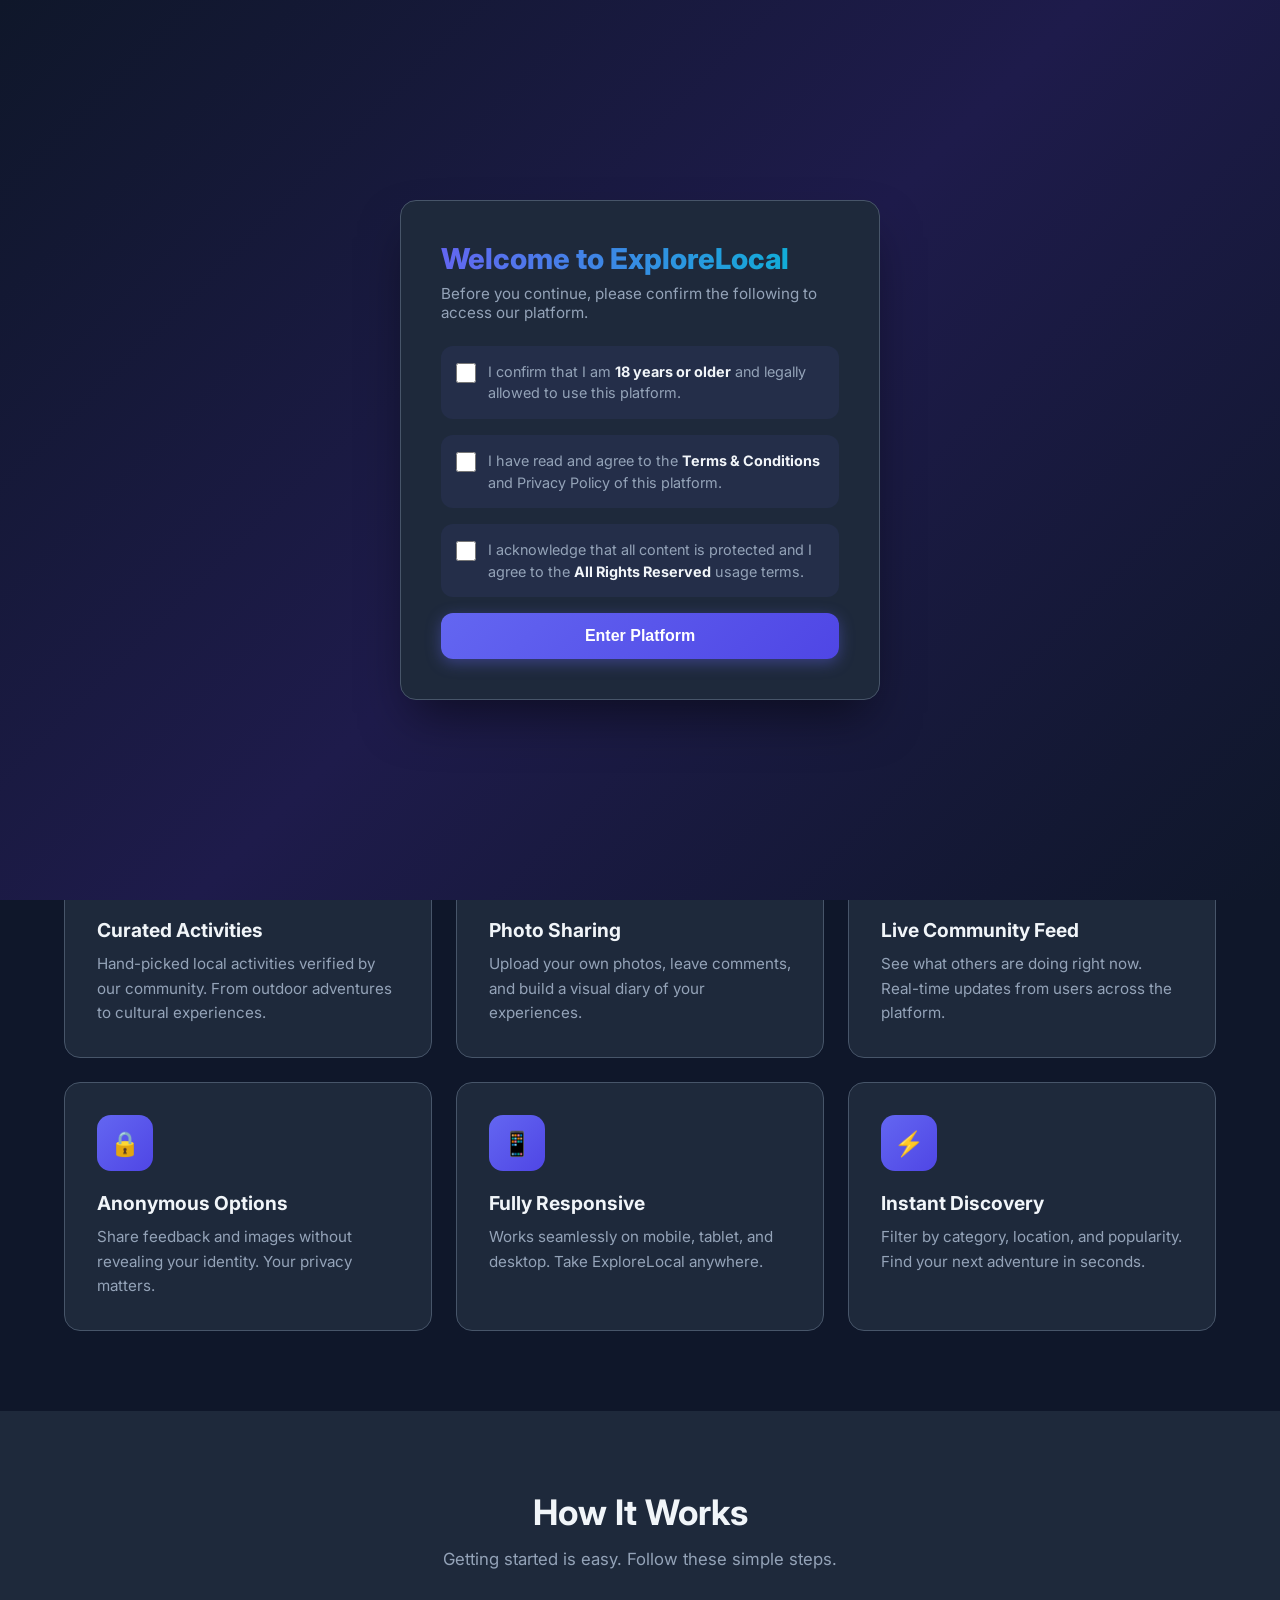
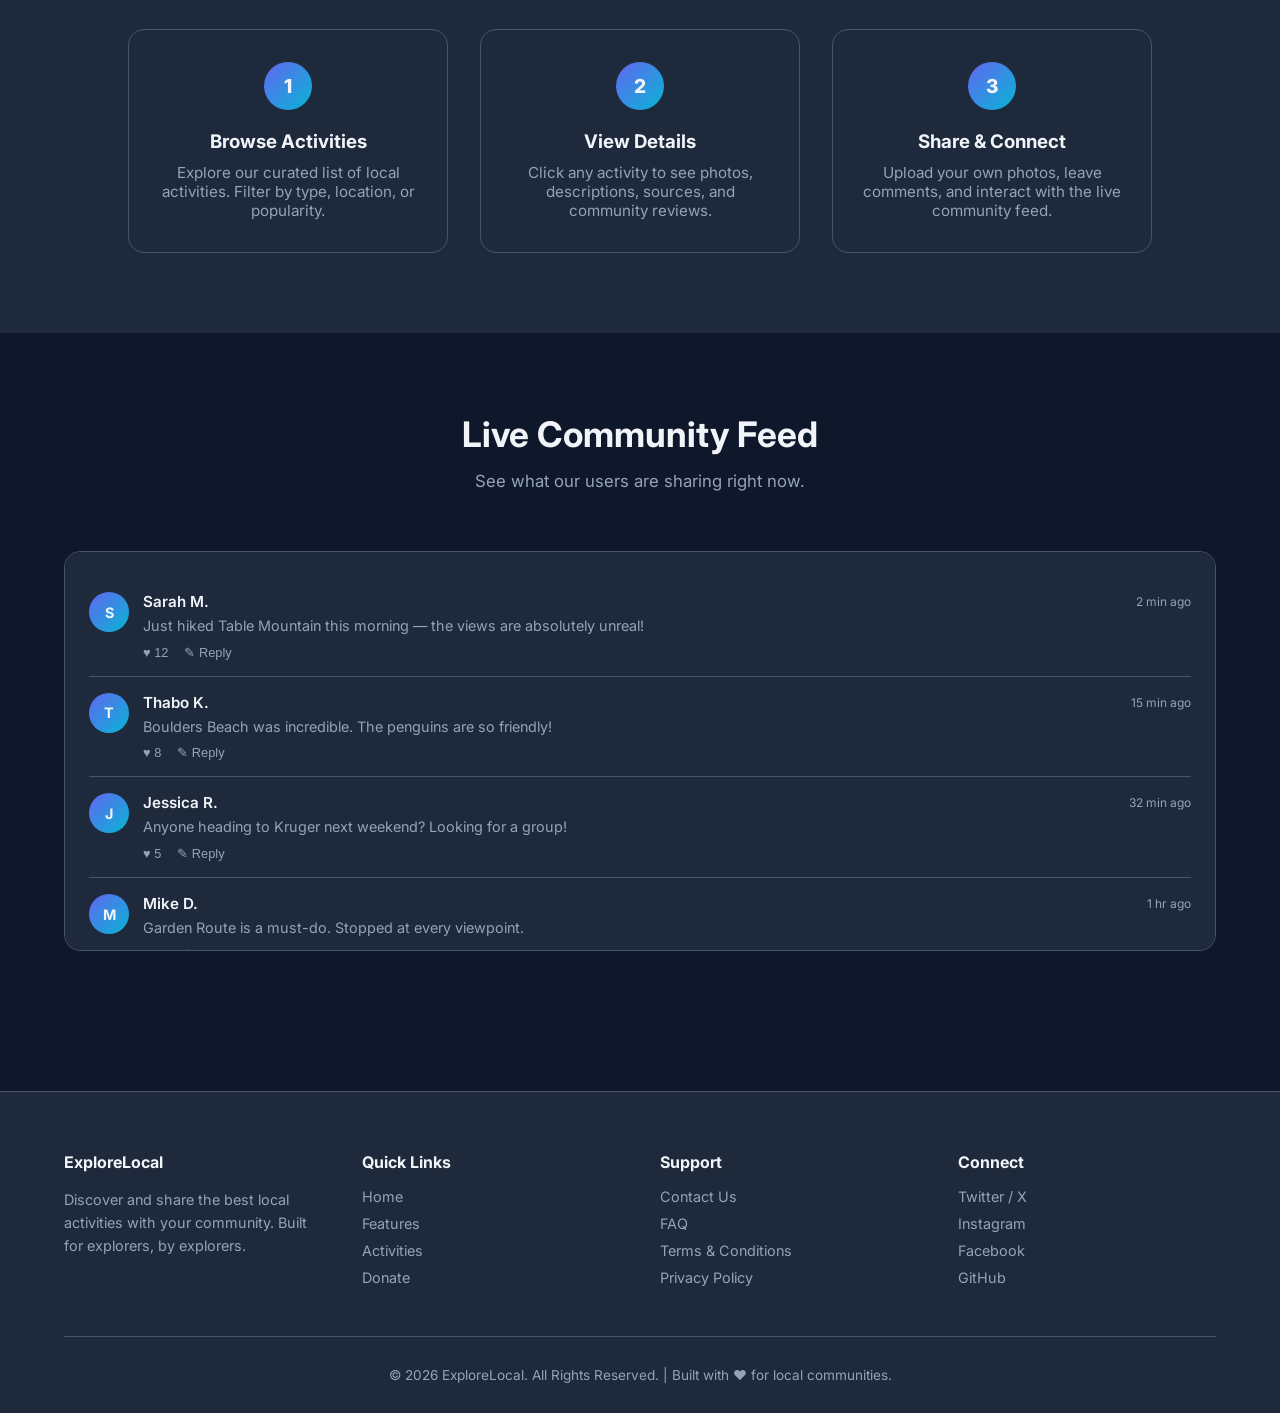
==== index.html @ 841862d2 "Update fmt.Println message from 'Hello' to 'Goodbye'" ====
<!DOCTYPE html>
<html lang="en">
<head>
<meta charset="UTF-8">
<meta name="viewport" content="width=device-width, initial-scale=1.0">
<title>ExploreLocal — Discover Activities Near You</title>
<link href="https://fonts.googleapis.com/css2?family=Inter:wght@300;400;500;600;700;800&display=swap" rel="stylesheet">
<style>
:root {
  --primary: #6366f1; --primary-dark: #4f46e5; --secondary: #06b6d4; --accent: #f59e0b;
  --bg: #0f172a; --bg-light: #1e293b; --bg-card: #334155;
  --text: #f1f5f9; --text-muted: #94a3b8; --border: #475569;
  --success: #10b981; --danger: #ef4444;
  --radius: 16px; --shadow: 0 25px 50px -12px rgba(0,0,0,0.5);
  --transition: all 0.3s cubic-bezier(0.4, 0, 0.2, 1);
}
* { margin: 0; padding: 0; box-sizing: border-box; }
html { scroll-behavior: smooth; }
body { font-family: 'Inter', sans-serif; background: var(--bg); color: var(--text); min-height: 100vh; overflow-x: hidden; }
::-webkit-scrollbar { width: 8px; }
::-webkit-scrollbar-track { background: var(--bg); }
::-webkit-scrollbar-thumb { background: var(--border); border-radius: 4px; }
::-webkit-scrollbar-thumb:hover { background: var(--primary); }

/* Age Gate */
#ageGate { position: fixed; inset: 0; z-index: 9999; background: linear-gradient(135deg, #0f172a 0%, #1e1b4b 50%, #0f172a 100%); display: flex; align-items: center; justify-content: center; padding: 20px; }
.age-gate-card { background: var(--bg-light); border: 1px solid var(--border); border-radius: var(--radius); padding: 40px; max-width: 480px; width: 100%; box-shadow: var(--shadow); animation: slideUp 0.6s ease; }
@keyframes slideUp { from { opacity: 0; transform: translateY(40px); } to { opacity: 1; transform: translateY(0); } }
.age-gate-card h1 { font-size: 1.8rem; font-weight: 800; background: linear-gradient(90deg, var(--primary), var(--secondary)); -webkit-background-clip: text; -webkit-text-fill-color: transparent; margin-bottom: 8px; }
.age-gate-card p { color: var(--text-muted); margin-bottom: 24px; font-size: 0.95rem; }
.checkbox-group { display: flex; align-items: flex-start; gap: 12px; margin-bottom: 16px; padding: 14px; background: rgba(99,102,241,0.08); border-radius: 12px; border: 1px solid transparent; transition: var(--transition); cursor: pointer; }
.checkbox-group:hover { border-color: var(--primary); }
.checkbox-group input[type="checkbox"] { width: 20px; height: 20px; accent-color: var(--primary); margin-top: 2px; flex-shrink: 0; cursor: pointer; }
.checkbox-group label { font-size: 0.9rem; color: var(--text-muted); cursor: pointer; line-height: 1.5; }
.checkbox-group label strong { color: var(--text); }
.checkbox-group.error { border-color: var(--danger); background: rgba(239,68,68,0.1); }
.btn { display: inline-flex; align-items: center; justify-content: center; gap: 8px; padding: 14px 28px; border-radius: 12px; border: none; font-size: 1rem; font-weight: 600; cursor: pointer; transition: var(--transition); width: 100%; }
.btn-primary { background: linear-gradient(135deg, var(--primary), var(--primary-dark)); color: white; box-shadow: 0 4px 15px rgba(99,102,241,0.4); }
.btn-primary:hover { transform: translateY(-2px); box-shadow: 0 8px 25px rgba(99,102,241,0.5); }
.btn-outline { background: transparent; color: var(--text); border: 2px solid var(--border); }
.btn-outline:hover { border-color: var(--primary); background: rgba(99,102,241,0.1); }
.btn-lg { padding: 16px 36px; font-size: 1.1rem; width: auto; }
.error-msg { color: var(--danger); font-size: 0.85rem; margin-top: 12px; display: none; }

/* Nav */
nav { position: fixed; top: 0; left: 0; right: 0; z-index: 100; background: rgba(15,23,42,0.85); backdrop-filter: blur(20px); border-bottom: 1px solid var(--border); padding: 0 24px; }
.nav-inner { max-width: 1200px; margin: 0 auto; display: flex; align-items: center; justify-content: space-between; height: 64px; }
.logo { font-size: 1.4rem; font-weight: 800; background: linear-gradient(90deg, var(--primary), var(--secondary)); -webkit-background-clip: text; -webkit-text-fill-color: transparent; text-decoration: none; }
.nav-links { display: flex; gap: 8px; list-style: none; }
.nav-links a { color: var(--text-muted); text-decoration: none; font-size: 0.9rem; font-weight: 500; padding: 8px 16px; border-radius: 10px; transition: var(--transition); }
.nav-links a:hover, .nav-links a.active { color: var(--text); background: var(--bg-card); }
.mobile-menu-btn { display: none; background: none; border: none; color: var(--text); font-size: 1.5rem; cursor: pointer; }

/* Pages */
.page { display: none; padding-top: 64px; min-height: 100vh; animation: fadeIn 0.4s ease; }
.page.active { display: block; }
@keyframes fadeIn { from { opacity: 0; transform: translateY(10px); } to { opacity: 1; transform: translateY(0); } }
.container { max-width: 1200px; margin: 0 auto; padding: 0 24px; }

/* Hero */
.hero { padding: 100px 0 80px; text-align: center; position: relative; overflow: hidden; }
.hero::before { content: ''; position: absolute; top: -50%; left: -50%; width: 200%; height: 200%; background: radial-gradient(circle at 30% 30%, rgba(99,102,241,0.15) 0%, transparent 50%), radial-gradient(circle at 70% 70%, rgba(6,182,212,0.1) 0%, transparent 50%); animation: pulse 8s ease-in-out infinite; pointer-events: none; }
@keyframes pulse { 0%,100%{transform:scale(1)} 50%{transform:scale(1.1)} }
.hero h1 { font-size: clamp(2.5rem, 6vw, 4.5rem); font-weight: 800; line-height: 1.1; margin-bottom: 20px; position: relative; z-index: 1; }
.hero h1 span { background: linear-gradient(90deg, var(--primary), var(--secondary), var(--accent)); -webkit-background-clip: text; -webkit-text-fill-color: transparent; }
.hero p { font-size: 1.2rem; color: var(--text-muted); max-width: 600px; margin: 0 auto 40px; position: relative; z-index: 1; }
.hero-btns { display: flex; gap: 16px; justify-content: center; flex-wrap: wrap; position: relative; z-index: 1; }

/* Sections */
.section { padding: 80px 0; }
.section-title { font-size: 2.2rem; font-weight: 700; text-align: center; margin-bottom: 16px; }
.section-subtitle { text-align: center; color: var(--text-muted); max-width: 600px; margin: 0 auto 60px; font-size: 1.05rem; }

/* Features Grid */
.features-grid { display: grid; grid-template-columns: repeat(auto-fit, minmax(280px, 1fr)); gap: 24px; }
.feature-card { background: var(--bg-light); border: 1px solid var(--border); border-radius: var(--radius); padding: 32px; transition: var(--transition); position: relative; overflow: hidden; }
.feature-card::before { content: ''; position: absolute; top: 0; left: 0; right: 0; height: 3px; background: linear-gradient(90deg, var(--primary), var(--secondary)); transform: scaleX(0); transition: var(--transition); }
.feature-card:hover { transform: translateY(-4px); border-color: var(--primary); }
.feature-card:hover::before { transform: scaleX(1); }
.feature-icon { width: 56px; height: 56px; border-radius: 14px; background: linear-gradient(135deg, var(--primary), var(--primary-dark)); display: flex; align-items: center; justify-content: center; font-size: 1.5rem; margin-bottom: 20px; }
.feature-card h3 { font-size: 1.2rem; margin-bottom: 10px; }
.feature-card p { color: var(--text-muted); font-size: 0.95rem; line-height: 1.6; }

/* Steps */
.steps { display: flex; gap: 32px; justify-content: center; flex-wrap: wrap; }
.step { flex: 1; min-width: 260px; max-width: 320px; text-align: center; padding: 32px 24px; background: var(--bg-light); border-radius: var(--radius); border: 1px solid var(--border); }
.step-num { width: 48px; height: 48px; border-radius: 50%; background: linear-gradient(135deg, var(--primary), var(--secondary)); display: flex; align-items: center; justify-content: center; font-weight: 800; font-size: 1.2rem; margin: 0 auto 20px; }
.step h3 { margin-bottom: 10px; }
.step p { color: var(--text-muted); font-size: 0.95rem; }

/* Activities */
.activities-grid { display: grid; grid-template-columns: repeat(auto-fill, minmax(300px, 1fr)); gap: 24px; }
.activity-card { background: var(--bg-light); border-radius: var(--radius); border: 1px solid var(--border); overflow: hidden; cursor: pointer; transition: var(--transition); }
.activity-card:hover { transform: translateY(-4px); border-color: var(--primary); box-shadow: var(--shadow); }
.activity-img { width: 100%; height: 200px; background: linear-gradient(135deg, var(--bg-card), var(--border)); display: flex; align-items: center; justify-content: center; font-size: 3rem; }
.activity-info { padding: 20px; }
.activity-info h3 { font-size: 1.15rem; margin-bottom: 6px; }
.activity-info p { color: var(--text-muted); font-size: 0.9rem; }
.activity-tag { display: inline-block; padding: 4px 12px; border-radius: 20px; background: rgba(99,102,241,0.15); color: var(--primary); font-size: 0.75rem; font-weight: 600; margin-top: 10px; }

/* Live Feed */
.live-feed { background: var(--bg-light); border-radius: var(--radius); border: 1px solid var(--border); padding: 24px; max-height: 400px; overflow-y: auto; }
.feed-item { display: flex; gap: 14px; padding: 16px 0; border-bottom: 1px solid var(--border); animation: slideIn 0.3s ease; }
.feed-item:last-child { border-bottom: none; }
@keyframes slideIn { from { opacity: 0; transform: translateX(-20px); } to { opacity: 1; transform: translateX(0); } }
.feed-avatar { width: 40px; height: 40px; border-radius: 50%; background: linear-gradient(135deg, var(--primary), var(--secondary)); display: flex; align-items: center; justify-content: center; font-weight: 700; font-size: 0.9rem; flex-shrink: 0; }
.feed-content { flex: 1; }
.feed-header { display: flex; justify-content: space-between; align-items: center; margin-bottom: 4px; }
.feed-name { font-weight: 600; font-size: 0.95rem; }
.feed-time { font-size: 0.75rem; color: var(--text-muted); }
.feed-text { color: var(--text-muted); font-size: 0.9rem; line-height: 1.5; }
.feed-actions { display: flex; gap: 16px; margin-top: 8px; }
.feed-actions button { background: none; border: none; color: var(--text-muted); font-size: 0.8rem; cursor: pointer; display: flex; align-items: center; gap: 4px; transition: var(--transition); }
.feed-actions button:hover { color: var(--primary); }
.feed-actions button.liked { color: var(--danger); }

/* Modal / Slideshow */
.modal-overlay { position: fixed; inset: 0; z-index: 200; background: rgba(0,0,0,0.85); backdrop-filter: blur(8px); display: none; align-items: center; justify-content: center; padding: 20px; }
.modal-overlay.active { display: flex; }
.modal { background: var(--bg-light); border-radius: var(--radius); border: 1px solid var(--border); max-width: 800px; width: 100%; max-height: 90vh; overflow-y: auto; position: relative; animation: scaleIn 0.3s ease; }
@keyframes scaleIn { from { opacity: 0; transform: scale(0.9); } to { opacity: 1; transform: scale(1); } }
.modal-close { position: absolute; top: 16px; right: 16px; background: var(--bg-card); border: none; color: var(--text); width: 36px; height: 36px; border-radius: 50%; font-size: 1.2rem; cursor: pointer; z-index: 10; display: flex; align-items: center; justify-content: center; }
.modal-close:hover { background: var(--danger); }
.slideshow { position: relative; width: 100%; height: 360px; background: var(--bg); overflow: hidden; }
.slideshow img { width: 100%; height: 100%; object-fit: cover; position: absolute; top: 0; left: 0; opacity: 0; transition: opacity 0.5s ease; }
.slideshow img.active { opacity: 1; }
.slideshow-nav { position: absolute; bottom: 16px; left: 50%; transform: translateX(-50%); display: flex; gap: 8px; z-index: 5; }
.slideshow-nav button { width: 10px; height: 10px; border-radius: 50%; border: none; background: rgba(255,255,255,0.4); cursor: pointer; transition: var(--transition); }
.slideshow-nav button.active { background: white; width: 28px; border-radius: 5px; }
.slideshow-arrows { position: absolute; top: 50%; transform: translateY(-50%); width: 100%; display: flex; justify-content: space-between; padding: 0 16px; pointer-events: none; }
.slideshow-arrows button { pointer-events: all; background: rgba(0,0,0,0.5); border: none; color: white; width: 40px; height: 40px; border-radius: 50%; font-size: 1.2rem; cursor: pointer; transition: var(--transition); }
.slideshow-arrows button:hover { background: var(--primary); }
.modal-body { padding: 28px; }
.modal-body h2 { margin-bottom: 12px; }
.modal-body p { color: var(--text-muted); line-height: 1.7; margin-bottom: 16px; }
.source-link { display: inline-flex; align-items: center; gap: 6px; color: var(--secondary); text-decoration: none; font-weight: 500; }
.source-link:hover { text-decoration: underline; }

/* Gallery */
.gallery-grid { display: grid; grid-template-columns: repeat(auto-fill, minmax(220px, 1fr)); gap: 16px; }
.gallery-item { position: relative; border-radius: 12px; overflow: hidden; cursor: pointer; aspect-ratio: 1; background: var(--bg-card); }
.gallery-item img { width: 100%; height: 100%; object-fit: cover; transition: var(--transition); }
.gallery-item:hover img { transform: scale(1.08); }
.gallery-overlay { position: absolute; inset: 0; background: linear-gradient(to top, rgba(0,0,0,0.8) 0%, transparent 60%); display: flex; flex-direction: column; justify-content: flex-end; padding: 16px; opacity: 0; transition: var(--transition); }
.gallery-item:hover .gallery-overlay { opacity: 1; }
.gallery-overlay p { font-size: 0.85rem; color: white; font-weight: 500; }
.gallery-overlay span { font-size: 0.75rem; color: var(--text-muted); }
.upload-area { border: 2px dashed var(--border); border-radius: var(--radius); padding: 40px; text-align: center; cursor: pointer; transition: var(--transition); margin-bottom: 32px; }
.upload-area:hover, .upload-area.dragover { border-color: var(--primary); background: rgba(99,102,241,0.05); }
.upload-area p { color: var(--text-muted); margin-top: 12px; }

/* Accordion */
.accordion-item { background: var(--bg-light); border: 1px solid var(--border); border-radius: 12px; margin-bottom: 12px; overflow: hidden; }
.accordion-header { padding: 20px 24px; cursor: pointer; display: flex; justify-content: space-between; align-items: center; font-weight: 600; transition: var(--transition); }
.accordion-header:hover { background: rgba(99,102,241,0.05); }
.accordion-header::after { content: '+'; font-size: 1.3rem; color: var(--primary); transition: var(--transition); }
.accordion-item.open .accordion-header::after { transform: rotate(45deg); }
.accordion-body { max-height: 0; overflow: hidden; transition: max-height 0.3s ease; }
.accordion-item.open .accordion-body { max-height: 300px; }
.accordion-body p { padding: 0 24px 20px; color: var(--text-muted); line-height: 1.7; }

/* Donate */
.donate-card { background: var(--bg-light); border: 1px solid var(--border); border-radius: var(--radius); padding: 32px; text-align: center; transition: var(--transition); }
.donate-card:hover { border-color: var(--primary); transform: translateY(-4px); }
.donate-card .icon { font-size: 3rem; margin-bottom: 16px; }
.donate-card h3 { margin-bottom: 8px; }
.donate-card p { color: var(--text-muted); font-size: 0.9rem; margin-bottom: 16px; }
.bank-list { display: grid; grid-template-columns: repeat(auto-fill, minmax(260px, 1fr)); gap: 20px; margin-top: 40px; }
.bank-item { background: var(--bg-light); border: 1px solid var(--border); border-radius: 12px; padding: 24px; display: flex; align-items: center; gap: 16px; transition: var(--transition); }
.bank-item:hover { border-color: var(--primary); }
.bank-icon { width: 48px; height: 48px; border-radius: 12px; background: var(--bg-card); display: flex; align-items: center; justify-content: center; font-size: 1.5rem; flex-shrink: 0; }
.bank-item div h4 { font-size: 1rem; margin-bottom: 2px; }
.bank-item div p { font-size: 0.8rem; color: var(--text-muted); }

/* Contact */
.contact-grid { display: grid; grid-template-columns: 1fr 1fr; gap: 48px; }
.form-group { margin-bottom: 20px; }
.form-group label { display: block; font-size: 0.9rem; font-weight: 500; margin-bottom: 8px; }
.form-group input, .form-group textarea, .form-group select { width: 100%; padding: 14px 16px; background: var(--bg-light); border: 1px solid var(--border); border-radius: 12px; color: var(--text); font-size: 1rem; font-family: inherit; transition: var(--transition); }
.form-group input:focus, .form-group textarea:focus, .form-group select:focus { outline: none; border-color: var(--primary); box-shadow: 0 0 0 3px rgba(99,102,241,0.15); }
.form-group textarea { min-height: 140px; resize: vertical; }
.form-row { display: grid; grid-template-columns: 1fr 1fr; gap: 16px; }
.checkbox-inline { display: flex; align-items: center; gap: 10px; cursor: pointer; }
.checkbox-inline input { width: 18px; height: 18px; accent-color: var(--primary); }
.checkbox-inline span { font-size: 0.9rem; color: var(--text-muted); }
.file-preview { display: flex; flex-wrap: wrap; gap: 10px; margin-top: 10px; }
.file-preview img { width: 80px; height: 80px; object-fit: cover; border-radius: 8px; border: 1px solid var(--border); }
.toast { position: fixed; bottom: 24px; right: 24px; z-index: 300; background: var(--success); color: white; padding: 16px 24px; border-radius: 12px; box-shadow: var(--shadow); display: none; align-items: center; gap: 10px; animation: slideUp 0.3s ease; }
.toast.show { display: flex; }
.toast.error { background: var(--danger); }

/* Footer */
footer { background: var(--bg-light); border-top: 1px solid var(--border); padding: 60px 0 30px; margin-top: 60px; }
.footer-grid { display: grid; grid-template-columns: repeat(auto-fit, minmax(200px, 1fr)); gap: 40px; margin-bottom: 40px; }
.footer-col h4 { font-size: 1rem; margin-bottom: 16px; }
.footer-col a { display: block; color: var(--text-muted); text-decoration: none; margin-bottom: 10px; font-size: 0.9rem; transition: var(--transition); }
.footer-col a:hover { color: var(--primary); }
.footer-bottom { text-align: center; padding-top: 30px; border-top: 1px solid var(--border); color: var(--text-muted); font-size: 0.85rem; }

/* Responsive */
@media (max-width: 768px) {
  .nav-links { display: none; }
  .mobile-menu-btn { display: block; }
  .hero { padding: 80px 0 60px; }
  .contact-grid { grid-template-columns: 1fr; }
  .form-row { grid-template-columns: 1fr; }
  .steps { flex-direction: column; align-items: center; }
  .slideshow { height: 240px; }
}

/* Particles */
.particles { position: fixed; inset: 0; pointer-events: none; z-index: 0; }
.particle { position: absolute; width: 4px; height: 4px; background: var(--primary); border-radius: 50%; opacity: 0.3; animation: float 15s infinite; }
@keyframes float { 0%,100% { transform: translateY(0) translateX(0); } 25% { transform: translateY(-30px) translateX(20px); } 50% { transform: translateY(20px) translateX(-20px); } 75% { transform: translateY(-10px) translateX(30px); } }

/* Mobile nav */
.mobile-nav { display: none; position: fixed; top: 64px; left: 0; right: 0; background: var(--bg-light); border-bottom: 1px solid var(--border); padding: 16px; z-index: 99; }
.mobile-nav.active { display: block; }
.mobile-nav a { display: block; padding: 12px 16px; color: var(--text-muted); text-decoration: none; border-radius: 10px; transition: var(--transition); }
.mobile-nav a:hover, .mobile-nav a.active { background: var(--bg-card); color: var(--text); }
</style>
<base target="_blank">
</head>
<body>

<!-- Particles Background -->
<div class="particles" id="particles"></div>

<!-- Age Gate -->
<div id="ageGate">
  <div class="age-gate-card">
    <h1>Welcome to ExploreLocal</h1>
    <p>Before you continue, please confirm the following to access our platform.</p>
    <div class="checkbox-group" onclick="toggleCheck(this, 'age')">
      <input type="checkbox" id="ageCheck">
      <label for="ageCheck">I confirm that I am <strong>18 years or older</strong> and legally allowed to use this platform.</label>
    </div>
    <div class="checkbox-group" onclick="toggleCheck(this, 'terms')">
      <input type="checkbox" id="termsCheck">
      <label for="termsCheck">I have read and agree to the <strong>Terms &amp; Conditions</strong> and Privacy Policy of this platform.</label>
    </div>
    <div class="checkbox-group" onclick="toggleCheck(this, 'rights')">
      <input type="checkbox" id="rightsCheck">
      <label for="rightsCheck">I acknowledge that all content is protected and I agree to the <strong>All Rights Reserved</strong> usage terms.</label>
    </div>
    <button class="btn btn-primary" id="enterBtn" onclick="enterSite()">Enter Platform</button>
    <p class="error-msg" id="ageError">Please accept all conditions to continue.</p>
  </div>
</div>

<!-- Navigation -->
<nav>
  <div class="nav-inner">
    <a href="#" class="logo" onclick="showPage('home')">ExploreLocal</a>
    <ul class="nav-links">
      <li><a href="#" class="active" onclick="showPage('home')">Home</a></li>
      <li><a href="#" onclick="showPage('features')">Features</a></li>
      <li><a href="#" onclick="showPage('activities')">Activities</a></li>
      <li><a href="#" onclick="showPage('donate')">Donate</a></li>
      <li><a href="#" onclick="showPage('contact')">Contact</a></li>
    </ul>
    <button class="mobile-menu-btn" onclick="toggleMobileMenu()">&#9776;</button>
  </div>
</nav>
<div class="mobile-nav" id="mobileNav">
  <a href="#" class="active" onclick="showPage('home'); toggleMobileMenu()">Home</a>
  <a href="#" onclick="showPage('features'); toggleMobileMenu()">Features</a>
  <a href="#" onclick="showPage('activities'); toggleMobileMenu()">Activities</a>
  <a href="#" onclick="showPage('donate'); toggleMobileMenu()">Donate</a>
  <a href="#" onclick="showPage('contact'); toggleMobileMenu()">Contact</a>
</div>

<!-- HOME PAGE -->
<div class="page active" id="page-home">
  <section class="hero">
    <div class="container">
      <h1>Discover <span>Amazing</span> Local Activities</h1>
      <p>Explore, share, and connect with the best experiences your community has to offer. From hiking trails to hidden cafes — find it all here.</p>
      <div class="hero-btns">
        <button class="btn btn-primary btn-lg" onclick="showPage('activities')">Get Started</button>
        <button class="btn btn-outline btn-lg" onclick="showPage('features')">Learn More</button>
      </div>
    </div>
  </section>

  <section class="section">
    <div class="container">
      <h2 class="section-title">Why ExploreLocal?</h2>
      <p class="section-subtitle">Everything you need to discover and share local experiences in one place.</p>
      <div class="features-grid">
        <div class="feature-card">
          <div class="feature-icon">&#128506;</div>
          <h3>Curated Activities</h3>
          <p>Hand-picked local activities verified by our community. From outdoor adventures to cultural experiences.</p>
        </div>
        <div class="feature-card">
          <div class="feature-icon">&#128247;</div>
          <h3>Photo Sharing</h3>
          <p>Upload your own photos, leave comments, and build a visual diary of your experiences.</p>
        </div>
        <div class="feature-card">
          <div class="feature-icon">&#128172;</div>
          <h3>Live Community Feed</h3>
          <p>See what others are doing right now. Real-time updates from users across the platform.</p>
        </div>
        <div class="feature-card">
          <div class="feature-icon">&#128274;</div>
          <h3>Anonymous Options</h3>
          <p>Share feedback and images without revealing your identity. Your privacy matters.</p>
        </div>
        <div class="feature-card">
          <div class="feature-icon">&#128241;</div>
          <h3>Fully Responsive</h3>
          <p>Works seamlessly on mobile, tablet, and desktop. Take ExploreLocal anywhere.</p>
        </div>
        <div class="feature-card">
          <div class="feature-icon">&#9889;</div>
          <h3>Instant Discovery</h3>
          <p>Filter by category, location, and popularity. Find your next adventure in seconds.</p>
        </div>
      </div>
    </div>
  </section>

  <section class="section" style="background: var(--bg-light);">
    <div class="container">
      <h2 class="section-title">How It Works</h2>
      <p class="section-subtitle">Getting started is easy. Follow these simple steps.</p>
      <div class="steps">
        <div class="step">
          <div class="step-num">1</div>
          <h3>Browse Activities</h3>
          <p>Explore our curated list of local activities. Filter by type, location, or popularity.</p>
        </div>
        <div class="step">
          <div class="step-num">2</div>
          <h3>View Details</h3>
          <p>Click any activity to see photos, descriptions, sources, and community reviews.</p>
        </div>
        <div class="step">
          <div class="step-num">3</div>
          <h3>Share &amp; Connect</h3>
          <p>Upload your own photos, leave comments, and interact with the live community feed.</p>
        </div>
      </div>
    </div>
  </section>

  <section class="section">
    <div class="container">
      <h2 class="section-title">Live Community Feed</h2>
      <p class="section-subtitle">See what our users are sharing right now.</p>
      <div class="live-feed" id="liveFeed"></div>
    </div>
  </section>
</div>

<!-- FEATURES PAGE -->
<div class="page" id="page-features">
  <section class="hero" style="padding: 100px 0 60px;">
    <div class="container">
      <h1>Platform <span>Features</span></h1>
      <p>A deep dive into everything ExploreLocal offers to help you discover and share.</p>
    </div>
  </section>

  <section class="section">
    <div class="container">
      <h2 class="section-title">Frequently Asked Questions</h2>
      <p class="section-subtitle">Got questions? We have answers.</p>
      <div class="accordion">
        <div class="accordion-item open">
          <div class="accordion-header" onclick="toggleAccordion(this)">How do I upload photos to the gallery?</div>
          <div class="accordion-body"><p>Navigate to the Gallery section on this page, click the upload area, select your images, and add a comment. Your photos will appear instantly in the community gallery.</p></div>
        </div>
        <div class="accordion-item">
          <div class="accordion-header" onclick="toggleAccordion(this)">Can I browse activities without an account?</div>
          <div class="accordion-body"><p>Yes! All activities are publicly viewable. You only need to interact (comment, upload, like) to participate in the community features.</p></div>
        </div>
        <div class="accordion-item">
          <div class="accordion-header" onclick="toggleAccordion(this)">How are activities verified?</div>
          <div class="accordion-body"><p>Each activity includes a source link and has been reviewed by our team. Community feedback also helps keep information accurate and up-to-date.</p></div>
        </div>
        <div class="accordion-item">
          <div class="accordion-header" onclick="toggleAccordion(this)">Is my data safe?</div>
          <div class="accordion-body"><p>Absolutely. We use secure connections, respect your privacy, and offer anonymous submission options for sensitive feedback.</p></div>
        </div>
        <div class="accordion-item">
          <div class="accordion-header" onclick="toggleAccordion(this)">How can I suggest a new activity?</div>
          <div class="accordion-body"><p>Use the Contact page to send us details, images, and sources for activities you'd like to see added. We review all submissions within 48 hours.</p></div>
        </div>
      </div>
    </div>
  </section>

  <section class="section" style="background: var(--bg-light);">
    <div class="container">
      <h2 class="section-title">Community Gallery</h2>
      <p class="section-subtitle">Photos shared by our community. Upload your own below!</p>
      <div class="upload-area" id="uploadArea" onclick="document.getElementById('galleryUpload').click()"
           ondragover="event.preventDefault(); this.classList.add('dragover')"
           ondragleave="this.classList.remove('dragover')"
           ondrop="handleGalleryDrop(event)">
        <div style="font-size: 2.5rem;">&#128228;</div>
        <p><strong>Click to upload</strong> or drag and drop images here</p>
        <p style="font-size: 0.8rem; margin-top: 4px;">JPG, PNG up to 5MB</p>
        <input type="file" id="galleryUpload" accept="image/*" multiple style="display:none" onchange="handleGalleryUpload(this)">
      </div>
      <div class="gallery-grid" id="galleryGrid"></div>
    </div>
  </section>

  <section class="section">
    <div class="container">
      <h2 class="section-title">Available Activities</h2>
      <p class="section-subtitle">Click any activity to explore photos, details, and sources.</p>
      <div class="activities-grid" id="featuresActivitiesGrid"></div>
    </div>
  </section>
</div>

<!-- ACTIVITIES PAGE -->
<div class="page" id="page-activities">
  <section class="hero" style="padding: 100px 0 60px;">
    <div class="container">
      <h1>Explore <span>Activities</span></h1>
      <p>Discover curated experiences. Click any card to see the full gallery and details.</p>
    </div>
  </section>
  <section class="section">
    <div class="container">
      <div class="activities-grid" id="activitiesGrid"></div>
    </div>
  </section>
</div>

<!-- DONATE PAGE -->
<div class="page" id="page-donate">
  <section class="hero" style="padding: 100px 0 60px;">
    <div class="container">
      <h1>Buy Us a <span>Coffee</span></h1>
      <p>If you love using ExploreLocal, consider supporting us. Every contribution helps keep the platform running.</p>
    </div>
  </section>
  <section class="section">
    <div class="container">
      <div style="max-width: 500px; margin: 0 auto;">
        <div class="donate-card">
          <div class="icon">&#9749;</div>
          <h3>Support ExploreLocal</h3>
          <p>Your donation helps us maintain servers, curate new activities, and improve the platform for everyone.</p>
          <div style="display: flex; gap: 12px; justify-content: center; flex-wrap: wrap; margin: 24px 0;">
            <button class="btn btn-outline" style="width:auto; padding: 10px 20px;" onclick="selectAmount(50)">R 50</button>
            <button class="btn btn-outline" style="width:auto; padding: 10px 20px;" onclick="selectAmount(100)">R 100</button>
            <button class="btn btn-outline" style="width:auto; padding: 10px 20px;" onclick="selectAmount(200)">R 200</button>
            <button class="btn btn-outline" style="width:auto; padding: 10px 20px;" onclick="selectAmount(500)">R 500</button>
          </div>
          <div class="form-group">
            <input type="number" id="customAmount" placeholder="Or enter custom amount (ZAR)" min="10" style="text-align:center;">
          </div>
          <button class="btn btn-primary" onclick="showToast('Thank you! Payment integration coming soon.', true)">Proceed to Donate</button>
        </div>
      </div>

      <h2 class="section-title" style="margin-top: 60px;">South African Payment Methods</h2>
      <p class="section-subtitle">We support all major South African digital payment systems.</p>
      <div class="bank-list">
        <div class="bank-item">
          <div class="bank-icon">&#127974;</div>
          <div><h4>PayShap</h4><p>Instant bank-to-bank transfers using ShapID. Available 24/7 across major SA banks.</p></div>
        </div>
        <div class="bank-item">
          <div class="bank-icon">&#128241;</div>
          <div><h4>SnapScan</h4><p>QR code payments via the SnapScan app. Quick, secure, and widely accepted.</p></div>
        </div>
        <div class="bank-item">
          <div class="bank-icon">&#9889;</div>
          <div><h4>Zapper</h4><p>Scan-to-pay solution with over 70,000 merchants and 800,000 users in SA.</p></div>
        </div>
        <div class="bank-item">
          <div class="bank-icon">&#128179;</div>
          <div><h4>PayFast</h4><p>All-in-one gateway: cards, Instant EFT, QR, and BNPL options.</p></div>
        </div>
        <div class="bank-item">
          <div class="bank-icon">&#127975;</div>
          <div><h4>Ozow Instant EFT</h4><p>Real-time EFT payments with instant confirmation. No card needed.</p></div>
        </div>
        <div class="bank-item">
          <div class="bank-icon">&#128242;</div>
          <div><h4>FNB eWallet</h4><p>Send and receive money instantly using just a cellphone number.</p></div>
        </div>
        <div class="bank-item">
          <div class="bank-icon">&#128994;</div>
          <div><h4>MTN MoMo</h4><p>Mobile money wallet for seamless payments and transfers.</p></div>
        </div>
        <div class="bank-item">
          <div class="bank-icon">&#128176;</div>
          <div><h4>Standard Bank Instant Money</h4><p>Cardless cash transfers and instant digital payments.</p></div>
        </div>
        <div class="bank-item">
          <div class="bank-icon">&#127822;</div>
          <div><h4>Apple Pay / Google Pay</h4><p>Contactless tap-to-pay using your smartphone wallet.</p></div>
        </div>
        <div class="bank-item">
          <div class="bank-icon">&#128722;</div>
          <div><h4>Yoco</h4><p>Card payment solutions tailored for South African businesses.</p></div>
        </div>
      </div>
    </div>
  </section>
</div>

<!-- CONTACT PAGE -->
<div class="page" id="page-contact">
  <section class="hero" style="padding: 100px 0 60px;">
    <div class="container">
      <h1>Get In <span>Touch</span></h1>
      <p>Have feedback, found a bug, or want to suggest an activity? We'd love to hear from you.</p>
    </div>
  </section>
  <section class="section">
    <div class="container">
      <div class="contact-grid">
        <div>
          <h2 style="margin-bottom: 16px;">Send us a message</h2>
          <p style="color: var(--text-muted); margin-bottom: 32px;">Fill out the form below. You can choose to remain anonymous.</p>
          <form id="contactForm" onsubmit="handleContactSubmit(event)">
            <div class="form-row">
              <div class="form-group">
                <label>Name</label>
                <input type="text" id="contactName" placeholder="Your name">
              </div>
              <div class="form-group">
                <label>Email</label>
                <input type="email" id="contactEmail" placeholder="your@email.com">
              </div>
            </div>
            <div class="form-group">
              <label>Subject</label>
              <select id="contactSubject">
                <option value="feedback">General Feedback</option>
                <option value="bug">Bug Report</option>
                <option value="activity">Suggest an Activity</option>
                <option value="other">Other</option>
              </select>
            </div>
            <div class="form-group">
              <label>Message</label>
              <textarea id="contactMessage" placeholder="Tell us what's on your mind..." required></textarea>
            </div>
            <div class="form-group">
              <label>Upload Images (optional)</label>
              <div class="upload-area" onclick="document.getElementById('contactImages').click()"
                   ondragover="event.preventDefault(); this.classList.add('dragover')"
                   ondragleave="this.classList.remove('dragover')"
                   ondrop="handleContactDrop(event)">
                <div style="font-size: 2rem;">&#128444;</div>
                <p>Click or drag images here</p>
                <input type="file" id="contactImages" accept="image/*" multiple style="display:none" onchange="handleContactImages(this)">
              </div>
              <div class="file-preview" id="contactPreview"></div>
            </div>
            <div class="form-group">
              <label class="checkbox-inline">
                <input type="checkbox" id="contactAnonymous">
                <span>Submit anonymously (name &amp; email will not be recorded)</span>
              </label>
            </div>
            <button type="submit" class="btn btn-primary">Send Message</button>
          </form>
        </div>
        <div>
          <div class="feature-card" style="margin-bottom: 24px;">
            <div class="feature-icon">&#9993;</div>
            <h3>Email Us</h3>
            <p style="margin-top:8px;">hello@explorelocal.app</p>
          </div>
          <div class="feature-card" style="margin-bottom: 24px;">
            <div class="feature-icon">&#128336;</div>
            <h3>Response Time</h3>
            <p style="margin-top:8px;">We typically respond within 24-48 hours.</p>
          </div>
          <div class="feature-card">
            <div class="feature-icon">&#127758;</div>
            <h3>Based In</h3>
            <p style="margin-top:8px;">South Africa, serving communities nationwide.</p>
          </div>
        </div>
      </div>
    </div>
  </section>
</div>

<!-- FOOTER -->
<footer>
  <div class="container">
    <div class="footer-grid">
      <div class="footer-col">
        <h4>ExploreLocal</h4>
        <p style="color: var(--text-muted); font-size: 0.9rem; line-height: 1.6;">Discover and share the best local activities with your community. Built for explorers, by explorers.</p>
      </div>
      <div class="footer-col">
        <h4>Quick Links</h4>
        <a href="#" onclick="showPage('home')">Home</a>
        <a href="#" onclick="showPage('features')">Features</a>
        <a href="#" onclick="showPage('activities')">Activities</a>
        <a href="#" onclick="showPage('donate')">Donate</a>
      </div>
      <div class="footer-col">
        <h4>Support</h4>
        <a href="#" onclick="showPage('contact')">Contact Us</a>
        <a href="#" onclick="showPage('features')">FAQ</a>
        <a href="#" onclick="alert('Terms &amp; Conditions: By using this platform you agree to our community guidelines and privacy policy. All content is All Rights Reserved.')">Terms &amp; Conditions</a>
        <a href="#" onclick="alert('Privacy Policy: We respect your privacy. Anonymous submissions are fully anonymized. Images you upload may be displayed publicly.')">Privacy Policy</a>
      </div>
      <div class="footer-col">
        <h4>Connect</h4>
        <a href="#" onclick="alert('Twitter/X link coming soon!')">Twitter / X</a>
        <a href="#" onclick="alert('Instagram link coming soon!')">Instagram</a>
        <a href="#" onclick="alert('Facebook link coming soon!')">Facebook</a>
        <a href="#" onclick="alert('GitHub link coming soon!')">GitHub</a>
      </div>
    </div>
    <div class="footer-bottom">
      <p>&#169; 2026 ExploreLocal. All Rights Reserved. | Built with &#10084; for local communities.</p>
    </div>
  </div>
</footer>

<!-- ACTIVITY MODAL -->
<div class="modal-overlay" id="activityModal" onclick="closeModal(event)">
  <div class="modal" onclick="event.stopPropagation()">
    <button class="modal-close" onclick="closeModal()">&#10005;</button>
    <div class="slideshow" id="slideshow">
      <div class="slideshow-arrows">
        <button onclick="prevSlide()">&#8249;</button>
        <button onclick="nextSlide()">&#8250;</button>
      </div>
      <div class="slideshow-nav" id="slideshowNav"></div>
    </div>
    <div class="modal-body">
      <h2 id="modalTitle">Activity Name</h2>
      <p id="modalDesc">Description goes here.</p>
      <a href="#" class="source-link" id="modalSource" target="_blank">&#128279; View Source</a>
    </div>
  </div>
</div>

<!-- TOAST -->
<div class="toast" id="toast">
  <span id="toastIcon">&#10003;</span>
  <span id="toastMsg">Success!</span>
</div>

<script>

// ===== DATA =====
const activities = [
  {
    id: 1, name: "Table Mountain Hike", category: "Outdoor",
    desc: "Experience one of the New7Wonders of Nature with breathtaking panoramic views of Cape Town. Multiple trail options available for all fitness levels.",
    source: "https://www.tablemountain.net/",
    images: [
      "https://images.unsplash.com/photo-1580060839134-75a5edca2e99?w=800&q=80",
      "https://images.unsplash.com/photo-1576485290814-1c72aa4bbb8e?w=800&q=80",
      "https://images.unsplash.com/photo-1506905925346-21bda4d32df4?w=800&q=80",
      "https://images.unsplash.com/photo-1469474968028-56623f02e42e?w=800&q=80",
      "https://images.unsplash.com/photo-1447752875215-b2761acb3c5d?w=800&q=80"
    ]
  },
  {
    id: 2, name: "Kruger National Park Safari", category: "Wildlife",
    desc: "South Africa's premier game reserve. Spot the Big Five across nearly 20,000 square kilometers of untamed African bush.",
    source: "https://www.sanparks.org/parks/kruger/",
    images: [
      "https://images.unsplash.com/photo-1516426122078-c23e76319801?w=800&q=80",
      "https://images.unsplash.com/photo-1547471080-7cc2caa01a7e?w=800&q=80",
      "https://images.unsplash.com/photo-1534567153574-2b12153a87f0?w=800&q=80",
      "https://images.unsplash.com/photo-1504173010664-32509aeebb62?w=800&q=80",
      "https://images.unsplash.com/photo-1474511320723-9a56873571b7?w=800&q=80"
    ]
  },
  {
    id: 3, name: "Boulders Beach Penguins", category: "Nature",
    desc: "Walk among a colony of African penguins at this sheltered beach in Simon's Town. A unique and family-friendly experience.",
    source: "https://www.sanparks.org/parks/table-mountain/",
    images: [
      "https://images.unsplash.com/photo-1551986782-d0169b3f8fa7?w=800&q=80",
      "https://images.unsplash.com/photo-1598439210625-5067c578f3f6?w=800&q=80",
      "https://images.unsplash.com/photo-1559252667-9f280314a3e6?w=800&q=80",
      "https://images.unsplash.com/photo-1541963463532-d68292c34b19?w=800&q=80",
      "https://images.unsplash.com/photo-1505142468610-359e7d316be0?w=800&q=80"
    ]
  },
  {
    id: 4, name: "Johannesburg Art Gallery", category: "Culture",
    desc: "One of the largest art galleries in South Africa with an impressive collection spanning European, African, and contemporary works.",
    source: "https://www.jhbcityparksandzoo.com/",
    images: [
      "https://images.unsplash.com/photo-1578321272176-b7bbc0679853?w=800&q=80",
      "https://images.unsplash.com/photo-1579783902614-a3fb3927b6a5?w=800&q=80",
      "https://images.unsplash.com/photo-1545989253-02cc26577f88?w=800&q=80",
      "https://images.unsplash.com/photo-1513364776144-60967b0f800f?w=800&q=80",
      "https://images.unsplash.com/photo-1460661419201-fd4cecdf8a8b?w=800&q=80"
    ]
  },
  {
    id: 5, name: "Drakensberg Mountains", category: "Adventure",
    desc: "The highest mountain range in Southern Africa. Perfect for hiking, rock climbing, and experiencing ancient San rock art.",
    source: "https://www.drakensberg.org/",
    images: [
      "https://images.unsplash.com/photo-1464822759023-fed622ff2c3b?w=800&q=80",
      "https://images.unsplash.com/photo-1506905925346-21bda4d32df4?w=800&q=80",
      "https://images.unsplash.com/photo-1454496522488-7a8e488e8606?w=800&q=80",
      "https://images.unsplash.com/photo-1486870591958-9b9d0d1dda99?w=800&q=80",
      "https://images.unsplash.com/photo-1519681393784-d120267933ba?w=800&q=80"
    ]
  },
  {
    id: 6, name: "Garden Route Road Trip", category: "Travel",
    desc: "A 300km stretch of paradise along the southeastern coast. Forests, lagoons, beaches, and charming towns await.",
    source: "https://www.gardenroute.com/",
    images: [
      "https://images.unsplash.com/photo-1501785888041-af3ef285b470?w=800&q=80",
      "https://images.unsplash.com/photo-1470071459604-3b5ec3a7fe05?w=800&q=80",
      "https://images.unsplash.com/photo-1441974231531-c6227db76b6e?w=800&q=80",
      "https://images.unsplash.com/photo-1507525428034-b723cf961d3e?w=800&q=80",
      "https://images.unsplash.com/photo-1433086966358-54859d0ed716?w=800&q=80"
    ]
  }
];

const initialFeed = [
  { name: "Sarah M.", text: "Just hiked Table Mountain this morning — the views are absolutely unreal!", time: "2 min ago", likes: 12 },
  { name: "Thabo K.", text: "Boulders Beach was incredible. The penguins are so friendly!", time: "15 min ago", likes: 8 },
  { name: "Jessica R.", text: "Anyone heading to Kruger next weekend? Looking for a group!", time: "32 min ago", likes: 5 },
  { name: "Mike D.", text: "Garden Route is a must-do. Stopped at every viewpoint.", time: "1 hr ago", likes: 23 },
  { name: "Lindiwe N.", text: "The Drakensberg trails are challenging but so rewarding. Bring water!", time: "2 hrs ago", likes: 15 },
  { name: "Anonymous", text: "Found a hidden waterfall near the Jozi gallery. Amazing spot for photos.", time: "3 hrs ago", likes: 9 }
];

const initialGallery = [
  { src: "https://images.unsplash.com/photo-1506905925346-21bda4d32df4?w=400&q=80", user: "Sarah M.", comment: "Table Mountain sunrise!" },
  { src: "https://images.unsplash.com/photo-1516426122078-c23e76319801?w=400&q=80", user: "Thabo K.", comment: "Kruger at golden hour" },
  { src: "https://images.unsplash.com/photo-1551986782-d0169b3f8fa7?w=400&q=80", user: "Jessica R.", comment: "Penguin friends" },
  { src: "https://images.unsplash.com/photo-1501785888041-af3ef285b470?w=400&q=80", user: "Mike D.", comment: "Garden Route vibes" },
  { src: "https://images.unsplash.com/photo-1464822759023-fed622ff2c3b?w=400&q=80", user: "Lindiwe N.", comment: "Drakensberg peaks" },
  { src: "https://images.unsplash.com/photo-1579783902614-a3fb3927b6a5?w=400&q=80", user: "Anonymous", comment: "Art gallery visit" }
];

let currentSlide = 0;
let currentActivity = null;
let galleryData = JSON.parse(localStorage.getItem('explorelocal_gallery')) || initialGallery;
let feedData = JSON.parse(localStorage.getItem('explorelocal_feed')) || initialFeed;
let contactImages = [];

document.addEventListener('DOMContentLoaded', () => {
  createParticles();
  renderActivities();
  renderFeaturesActivities();
  renderFeed();
  renderGallery();
  if (localStorage.getItem('explorelocal_agegate') === 'passed') {
    document.getElementById('ageGate').style.display = 'none';
  }
});

function createParticles() {
  const container = document.getElementById('particles');
  for (let i = 0; i < 20; i++) {
    const p = document.createElement('div');
    p.className = 'particle';
    p.style.left = Math.random() * 100 + '%';
    p.style.top = Math.random() * 100 + '%';
    p.style.animationDelay = Math.random() * 15 + 's';
    p.style.animationDuration = (10 + Math.random() * 10) + 's';
    container.appendChild(p);
  }
}

// Age Gate
function toggleCheck(el, type) {
  const cb = el.querySelector('input');
  cb.checked = !cb.checked;
  el.classList.remove('error');
}

function enterSite() {
  const age = document.getElementById('ageCheck').checked;
  const terms = document.getElementById('termsCheck').checked;
  const rights = document.getElementById('rightsCheck').checked;
  const error = document.getElementById('ageError');
  document.querySelectorAll('.checkbox-group').forEach(g => g.classList.remove('error'));
  if (!age) document.querySelectorAll('.checkbox-group')[0].classList.add('error');
  if (!terms) document.querySelectorAll('.checkbox-group')[1].classList.add('error');
  if (!rights) document.querySelectorAll('.checkbox-group')[2].classList.add('error');
  if (age && terms && rights) {
    localStorage.setItem('explorelocal_agegate', 'passed');
    document.getElementById('ageGate').style.display = 'none';
    showToast('Welcome to ExploreLocal!');
  } else {
    error.style.display = 'block';
  }
}

// Navigation
function showPage(pageId) {
  document.querySelectorAll('.page').forEach(p => p.classList.remove('active'));
  document.getElementById('page-' + pageId).classList.add('active');
  document.querySelectorAll('.nav-links a, .mobile-nav a').forEach(a => a.classList.remove('active'));
  document.querySelectorAll('.nav-links a, .mobile-nav a').forEach(a => {
    if (a.textContent.toLowerCase().includes(pageId === 'home' ? 'home' : pageId)) a.classList.add('active');
  });
  window.scrollTo(0, 0);
}

function toggleMobileMenu() {
  document.getElementById('mobileNav').classList.toggle('active');
}

// Activities
function getEmoji(cat) {
  const map = { 'Outdoor': '&#127748;', 'Wildlife': '&#128024;', 'Nature': '&#127807;', 'Culture': '&#127912;', 'Adventure': '&#9978;', 'Travel': '&#128663;' };
  return map[cat] || '&#11088;';
}

function renderActivities() {
  const grid = document.getElementById('activitiesGrid');
  grid.innerHTML = activities.map(a => `
    <div class="activity-card" onclick="openActivity(${a.id})">
      <div class="activity-img">${getEmoji(a.category)}</div>
      <div class="activity-info">
        <h3>${a.name}</h3>
        <p>${a.desc.substring(0, 80)}...</p>
        <span class="activity-tag">${a.category}</span>
      </div>
    </div>
  `).join('');
}

function renderFeaturesActivities() {
  const grid = document.getElementById('featuresActivitiesGrid');
  grid.innerHTML = activities.map(a => `
    <div class="activity-card" onclick="openActivity(${a.id})">
      <div class="activity-img">${getEmoji(a.category)}</div>
      <div class="activity-info">
        <h3>${a.name}</h3>
        <p>${a.desc.substring(0, 80)}...</p>
        <span class="activity-tag">${a.category}</span>
      </div>
    </div>
  `).join('');
}

// Live Feed
function renderFeed() {
  const feed = document.getElementById('liveFeed');
  feed.innerHTML = feedData.map((item, i) => `
    <div class="feed-item">
      <div class="feed-avatar">${item.name.charAt(0)}</div>
      <div class="feed-content">
        <div class="feed-header">
          <span class="feed-name">${item.name}</span>
          <span class="feed-time">${item.time}</span>
        </div>
        <p class="feed-text">${item.text}</p>
        <div class="feed-actions">
          <button onclick="likeFeed(${i}, this)">&#9829; ${item.likes}</button>
          <button onclick="replyFeed(${i})">&#9998; Reply</button>
        </div>
      </div>
    </div>
  `).join('');
}

function likeFeed(index, btn) {
  feedData[index].likes++;
  btn.classList.add('liked');
  btn.innerHTML = '&#9829; ' + feedData[index].likes;
  localStorage.setItem('explorelocal_feed', JSON.stringify(feedData));
}

function replyFeed(index) {
  const text = prompt('Write your reply:');
  if (text) {
    feedData.unshift({ name: "You", text: text, time: "Just now", likes: 0 });
    localStorage.setItem('explorelocal_feed', JSON.stringify(feedData));
    renderFeed();
    showToast('Reply posted!');
  }
}

// Modal / Slideshow
function openActivity(id) {
  currentActivity = activities.find(a => a.id === id);
  if (!currentActivity) return;
  currentSlide = 0;
  document.getElementById('modalTitle').textContent = currentActivity.name;
  document.getElementById('modalDesc').textContent = currentActivity.desc;
  document.getElementById('modalSource').href = currentActivity.source;

  const slideshow = document.getElementById('slideshow');
  // Remove old images
  slideshow.querySelectorAll('img').forEach(img => img.remove());

  currentActivity.images.forEach((src, i) => {
    const img = document.createElement('img');
    img.src = src;
    img.className = i === 0 ? 'active' : '';
    slideshow.insertBefore(img, slideshow.firstChild);
  });

  renderSlideshowNav();
  document.getElementById('activityModal').classList.add('active');
  document.body.style.overflow = 'hidden';
}

function closeModal(e) {
  if (e && e.target !== e.currentTarget) return;
  document.getElementById('activityModal').classList.remove('active');
  document.body.style.overflow = '';
}

function renderSlideshowNav() {
  const nav = document.getElementById('slideshowNav');
  nav.innerHTML = '';
  if (!currentActivity) return;
  currentActivity.images.forEach((_, i) => {
    const btn = document.createElement('button');
    btn.className = i === currentSlide ? 'active' : '';
    btn.onclick = () => goToSlide(i);
    nav.appendChild(btn);
  });
}

function goToSlide(index) {
  if (!currentActivity) return;
  currentSlide = index;
  const imgs = document.querySelectorAll('.slideshow img');
  imgs.forEach((img, i) => img.classList.toggle('active', i === currentSlide));
  renderSlideshowNav();
}

function nextSlide() {
  if (!currentActivity) return;
  currentSlide = (currentSlide + 1) % currentActivity.images.length;
  goToSlide(currentSlide);
}

function prevSlide() {
  if (!currentActivity) return;
  currentSlide = (currentSlide - 1 + currentActivity.images.length) % currentActivity.images.length;
  goToSlide(currentSlide);
}

// Gallery
function renderGallery() {
  const grid = document.getElementById('galleryGrid');
  grid.innerHTML = galleryData.map((item, i) => `
    <div class="gallery-item">
      <img src="${item.src}" alt="${item.comment}" loading="lazy">
      <div class="gallery-overlay">
        <p>${item.comment}</p>
        <span>by ${item.user}</span>
      </div>
    </div>
  `).join('');
}

function handleGalleryUpload(input) {
  const files = Array.from(input.files);
  files.forEach(file => {
    if (!file.type.startsWith('image/')) return;
    const reader = new FileReader();
    reader.onload = (e) => {
      galleryData.unshift({ src: e.target.result, user: "You", comment: "Uploaded photo" });
      localStorage.setItem('explorelocal_gallery', JSON.stringify(galleryData));
      renderGallery();
      showToast('Photo uploaded to gallery!');
    };
    reader.readAsDataURL(file);
  });
  input.value = '';
}

function handleGalleryDrop(e) {
  e.preventDefault();
  e.currentTarget.classList.remove('dragover');
  const files = Array.from(e.dataTransfer.files);
  files.forEach(file => {
    if (!file.type.startsWith('image/')) return;
    const reader = new FileReader();
    reader.onload = (ev) => {
      galleryData.unshift({ src: ev.target.result, user: "You", comment: "Uploaded photo" });
      localStorage.setItem('explorelocal_gallery', JSON.stringify(galleryData));
      renderGallery();
      showToast('Photo uploaded to gallery!');
    };
    reader.readAsDataURL(file);
  });
}

// Accordion
function toggleAccordion(header) {
  const item = header.parentElement;
  item.classList.toggle('open');
}

// Donate
function selectAmount(amt) {
  document.getElementById('customAmount').value = amt;
  showToast('R' + amt + ' selected');
}

// Contact
function handleContactImages(input) {
  const files = Array.from(input.files);
  const preview = document.getElementById('contactPreview');
  contactImages = [];
  preview.innerHTML = '';
  files.forEach(file => {
    if (!file.type.startsWith('image/')) return;
    const reader = new FileReader();
    reader.onload = (e) => {
      contactImages.push(e.target.result);
      const img = document.createElement('img');
      img.src = e.target.result;
      preview.appendChild(img);
    };
    reader.readAsDataURL(file);
  });
}

function handleContactDrop(e) {
  e.preventDefault();
  e.currentTarget.classList.remove('dragover');
  const files = Array.from(e.dataTransfer.files);
  const preview = document.getElementById('contactPreview');
  files.forEach(file => {
    if (!file.type.startsWith('image/')) return;
    const reader = new FileReader();
    reader.onload = (ev) => {
      contactImages.push(ev.target.result);
      const img = document.createElement('img');
      img.src = ev.target.result;
      preview.appendChild(img);
    };
    reader.readAsDataURL(file);
  });
}

function handleContactSubmit(e) {
  e.preventDefault();
  const anon = document.getElementById('contactAnonymous').checked;
  const name = anon ? "Anonymous" : (document.getElementById('contactName').value || "Anonymous");
  const msg = document.getElementById('contactMessage').value;

  // Add to feed
  feedData.unshift({ name: name, text: msg, time: "Just now", likes: 0 });
  localStorage.setItem('explorelocal_feed', JSON.stringify(feedData));
  renderFeed();

  // Add images to gallery if any
  if (contactImages.length > 0) {
    contactImages.forEach(src => {
      galleryData.unshift({ src: src, user: name, comment: "From contact form" });
    });
    localStorage.setItem('explorelocal_gallery', JSON.stringify(galleryData));
    renderGallery();
  }

  // Reset form
  document.getElementById('contactForm').reset();
  document.getElementById('contactPreview').innerHTML = '';
  contactImages = [];

  showToast('Message sent successfully!');
}

// Toast
function showToast(msg, isError) {
  const toast = document.getElementById('toast');
  document.getElementById('toastMsg').textContent = msg;
  document.getElementById('toastIcon').textContent = isError ? '!' : '\u2713';
  toast.className = 'toast show' + (isError ? ' error' : '');
  setTimeout(() => toast.classList.remove('show'), 3000);
}

// Keyboard nav for slideshow
document.addEventListener('keydown', (e) => {
  if (!document.getElementById('activityModal').classList.contains('active')) return;
  if (e.key === 'ArrowRight') nextSlide();
  if (e.key === 'ArrowLeft') prevSlide();
  if (e.key === 'Escape') closeModal();
});
</script>
</body>
</html>
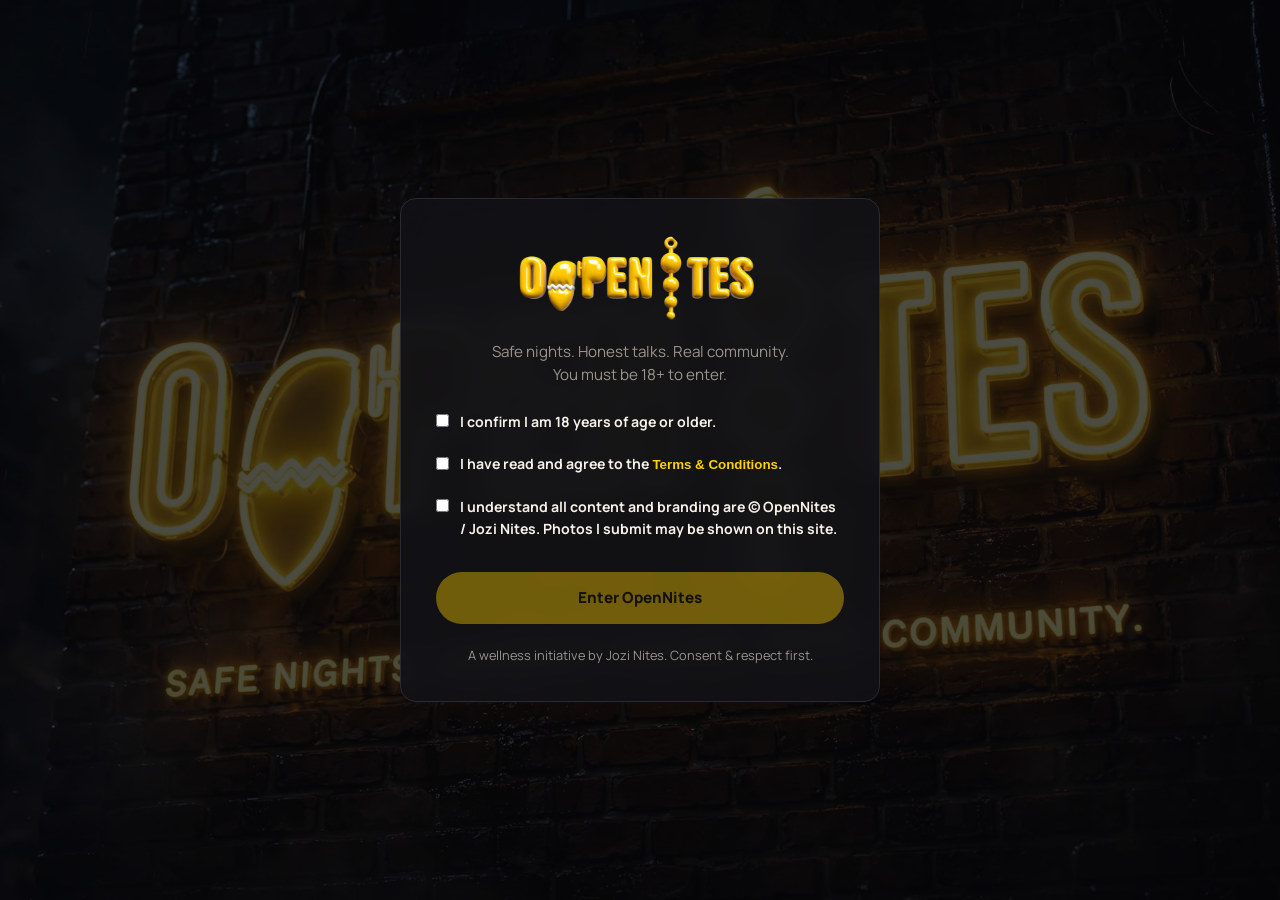
==== commit 4d948000: "Add files via upload" ====
--- a/index.html
+++ b/index.html
@@ -1,1098 +1,75 @@
 <!DOCTYPE html>
 <html lang="en">
 <head>
-<meta charset="UTF-8">
-<meta name="viewport" content="width=device-width, initial-scale=1.0">
-<title>ExploreLocal — Discover Activities Near You</title>
-<link href="https://fonts.googleapis.com/css2?family=Inter:wght@300;400;500;600;700;800&display=swap" rel="stylesheet">
-<style>
-:root {
-  --primary: #6366f1; --primary-dark: #4f46e5; --secondary: #06b6d4; --accent: #f59e0b;
-  --bg: #0f172a; --bg-light: #1e293b; --bg-card: #334155;
-  --text: #f1f5f9; --text-muted: #94a3b8; --border: #475569;
-  --success: #10b981; --danger: #ef4444;
-  --radius: 16px; --shadow: 0 25px 50px -12px rgba(0,0,0,0.5);
-  --transition: all 0.3s cubic-bezier(0.4, 0, 0.2, 1);
-}
-* { margin: 0; padding: 0; box-sizing: border-box; }
-html { scroll-behavior: smooth; }
-body { font-family: 'Inter', sans-serif; background: var(--bg); color: var(--text); min-height: 100vh; overflow-x: hidden; }
-::-webkit-scrollbar { width: 8px; }
-::-webkit-scrollbar-track { background: var(--bg); }
-::-webkit-scrollbar-thumb { background: var(--border); border-radius: 4px; }
-::-webkit-scrollbar-thumb:hover { background: var(--primary); }
-
-/* Age Gate */
-#ageGate { position: fixed; inset: 0; z-index: 9999; background: linear-gradient(135deg, #0f172a 0%, #1e1b4b 50%, #0f172a 100%); display: flex; align-items: center; justify-content: center; padding: 20px; }
-.age-gate-card { background: var(--bg-light); border: 1px solid var(--border); border-radius: var(--radius); padding: 40px; max-width: 480px; width: 100%; box-shadow: var(--shadow); animation: slideUp 0.6s ease; }
-@keyframes slideUp { from { opacity: 0; transform: translateY(40px); } to { opacity: 1; transform: translateY(0); } }
-.age-gate-card h1 { font-size: 1.8rem; font-weight: 800; background: linear-gradient(90deg, var(--primary), var(--secondary)); -webkit-background-clip: text; -webkit-text-fill-color: transparent; margin-bottom: 8px; }
-.age-gate-card p { color: var(--text-muted); margin-bottom: 24px; font-size: 0.95rem; }
-.checkbox-group { display: flex; align-items: flex-start; gap: 12px; margin-bottom: 16px; padding: 14px; background: rgba(99,102,241,0.08); border-radius: 12px; border: 1px solid transparent; transition: var(--transition); cursor: pointer; }
-.checkbox-group:hover { border-color: var(--primary); }
-.checkbox-group input[type="checkbox"] { width: 20px; height: 20px; accent-color: var(--primary); margin-top: 2px; flex-shrink: 0; cursor: pointer; }
-.checkbox-group label { font-size: 0.9rem; color: var(--text-muted); cursor: pointer; line-height: 1.5; }
-.checkbox-group label strong { color: var(--text); }
-.checkbox-group.error { border-color: var(--danger); background: rgba(239,68,68,0.1); }
-.btn { display: inline-flex; align-items: center; justify-content: center; gap: 8px; padding: 14px 28px; border-radius: 12px; border: none; font-size: 1rem; font-weight: 600; cursor: pointer; transition: var(--transition); width: 100%; }
-.btn-primary { background: linear-gradient(135deg, var(--primary), var(--primary-dark)); color: white; box-shadow: 0 4px 15px rgba(99,102,241,0.4); }
-.btn-primary:hover { transform: translateY(-2px); box-shadow: 0 8px 25px rgba(99,102,241,0.5); }
-.btn-outline { background: transparent; color: var(--text); border: 2px solid var(--border); }
-.btn-outline:hover { border-color: var(--primary); background: rgba(99,102,241,0.1); }
-.btn-lg { padding: 16px 36px; font-size: 1.1rem; width: auto; }
-.error-msg { color: var(--danger); font-size: 0.85rem; margin-top: 12px; display: none; }
-
-/* Nav */
-nav { position: fixed; top: 0; left: 0; right: 0; z-index: 100; background: rgba(15,23,42,0.85); backdrop-filter: blur(20px); border-bottom: 1px solid var(--border); padding: 0 24px; }
-.nav-inner { max-width: 1200px; margin: 0 auto; display: flex; align-items: center; justify-content: space-between; height: 64px; }
-.logo { font-size: 1.4rem; font-weight: 800; background: linear-gradient(90deg, var(--primary), var(--secondary)); -webkit-background-clip: text; -webkit-text-fill-color: transparent; text-decoration: none; }
-.nav-links { display: flex; gap: 8px; list-style: none; }
-.nav-links a { color: var(--text-muted); text-decoration: none; font-size: 0.9rem; font-weight: 500; padding: 8px 16px; border-radius: 10px; transition: var(--transition); }
-.nav-links a:hover, .nav-links a.active { color: var(--text); background: var(--bg-card); }
-.mobile-menu-btn { display: none; background: none; border: none; color: var(--text); font-size: 1.5rem; cursor: pointer; }
-
-/* Pages */
-.page { display: none; padding-top: 64px; min-height: 100vh; animation: fadeIn 0.4s ease; }
-.page.active { display: block; }
-@keyframes fadeIn { from { opacity: 0; transform: translateY(10px); } to { opacity: 1; transform: translateY(0); } }
-.container { max-width: 1200px; margin: 0 auto; padding: 0 24px; }
-
-/* Hero */
-.hero { padding: 100px 0 80px; text-align: center; position: relative; overflow: hidden; }
-.hero::before { content: ''; position: absolute; top: -50%; left: -50%; width: 200%; height: 200%; background: radial-gradient(circle at 30% 30%, rgba(99,102,241,0.15) 0%, transparent 50%), radial-gradient(circle at 70% 70%, rgba(6,182,212,0.1) 0%, transparent 50%); animation: pulse 8s ease-in-out infinite; pointer-events: none; }
-@keyframes pulse { 0%,100%{transform:scale(1)} 50%{transform:scale(1.1)} }
-.hero h1 { font-size: clamp(2.5rem, 6vw, 4.5rem); font-weight: 800; line-height: 1.1; margin-bottom: 20px; position: relative; z-index: 1; }
-.hero h1 span { background: linear-gradient(90deg, var(--primary), var(--secondary), var(--accent)); -webkit-background-clip: text; -webkit-text-fill-color: transparent; }
-.hero p { font-size: 1.2rem; color: var(--text-muted); max-width: 600px; margin: 0 auto 40px; position: relative; z-index: 1; }
-.hero-btns { display: flex; gap: 16px; justify-content: center; flex-wrap: wrap; position: relative; z-index: 1; }
-
-/* Sections */
-.section { padding: 80px 0; }
-.section-title { font-size: 2.2rem; font-weight: 700; text-align: center; margin-bottom: 16px; }
-.section-subtitle { text-align: center; color: var(--text-muted); max-width: 600px; margin: 0 auto 60px; font-size: 1.05rem; }
-
-/* Features Grid */
-.features-grid { display: grid; grid-template-columns: repeat(auto-fit, minmax(280px, 1fr)); gap: 24px; }
-.feature-card { background: var(--bg-light); border: 1px solid var(--border); border-radius: var(--radius); padding: 32px; transition: var(--transition); position: relative; overflow: hidden; }
-.feature-card::before { content: ''; position: absolute; top: 0; left: 0; right: 0; height: 3px; background: linear-gradient(90deg, var(--primary), var(--secondary)); transform: scaleX(0); transition: var(--transition); }
-.feature-card:hover { transform: translateY(-4px); border-color: var(--primary); }
-.feature-card:hover::before { transform: scaleX(1); }
-.feature-icon { width: 56px; height: 56px; border-radius: 14px; background: linear-gradient(135deg, var(--primary), var(--primary-dark)); display: flex; align-items: center; justify-content: center; font-size: 1.5rem; margin-bottom: 20px; }
-.feature-card h3 { font-size: 1.2rem; margin-bottom: 10px; }
-.feature-card p { color: var(--text-muted); font-size: 0.95rem; line-height: 1.6; }
-
-/* Steps */
-.steps { display: flex; gap: 32px; justify-content: center; flex-wrap: wrap; }
-.step { flex: 1; min-width: 260px; max-width: 320px; text-align: center; padding: 32px 24px; background: var(--bg-light); border-radius: var(--radius); border: 1px solid var(--border); }
-.step-num { width: 48px; height: 48px; border-radius: 50%; background: linear-gradient(135deg, var(--primary), var(--secondary)); display: flex; align-items: center; justify-content: center; font-weight: 800; font-size: 1.2rem; margin: 0 auto 20px; }
-.step h3 { margin-bottom: 10px; }
-.step p { color: var(--text-muted); font-size: 0.95rem; }
-
-/* Activities */
-.activities-grid { display: grid; grid-template-columns: repeat(auto-fill, minmax(300px, 1fr)); gap: 24px; }
-.activity-card { background: var(--bg-light); border-radius: var(--radius); border: 1px solid var(--border); overflow: hidden; cursor: pointer; transition: var(--transition); }
-.activity-card:hover { transform: translateY(-4px); border-color: var(--primary); box-shadow: var(--shadow); }
-.activity-img { width: 100%; height: 200px; background: linear-gradient(135deg, var(--bg-card), var(--border)); display: flex; align-items: center; justify-content: center; font-size: 3rem; }
-.activity-info { padding: 20px; }
-.activity-info h3 { font-size: 1.15rem; margin-bottom: 6px; }
-.activity-info p { color: var(--text-muted); font-size: 0.9rem; }
-.activity-tag { display: inline-block; padding: 4px 12px; border-radius: 20px; background: rgba(99,102,241,0.15); color: var(--primary); font-size: 0.75rem; font-weight: 600; margin-top: 10px; }
-
-/* Live Feed */
-.live-feed { background: var(--bg-light); border-radius: var(--radius); border: 1px solid var(--border); padding: 24px; max-height: 400px; overflow-y: auto; }
-.feed-item { display: flex; gap: 14px; padding: 16px 0; border-bottom: 1px solid var(--border); animation: slideIn 0.3s ease; }
-.feed-item:last-child { border-bottom: none; }
-@keyframes slideIn { from { opacity: 0; transform: translateX(-20px); } to { opacity: 1; transform: translateX(0); } }
-.feed-avatar { width: 40px; height: 40px; border-radius: 50%; background: linear-gradient(135deg, var(--primary), var(--secondary)); display: flex; align-items: center; justify-content: center; font-weight: 700; font-size: 0.9rem; flex-shrink: 0; }
-.feed-content { flex: 1; }
-.feed-header { display: flex; justify-content: space-between; align-items: center; margin-bottom: 4px; }
-.feed-name { font-weight: 600; font-size: 0.95rem; }
-.feed-time { font-size: 0.75rem; color: var(--text-muted); }
-.feed-text { color: var(--text-muted); font-size: 0.9rem; line-height: 1.5; }
-.feed-actions { display: flex; gap: 16px; margin-top: 8px; }
-.feed-actions button { background: none; border: none; color: var(--text-muted); font-size: 0.8rem; cursor: pointer; display: flex; align-items: center; gap: 4px; transition: var(--transition); }
-.feed-actions button:hover { color: var(--primary); }
-.feed-actions button.liked { color: var(--danger); }
-
-/* Modal / Slideshow */
-.modal-overlay { position: fixed; inset: 0; z-index: 200; background: rgba(0,0,0,0.85); backdrop-filter: blur(8px); display: none; align-items: center; justify-content: center; padding: 20px; }
-.modal-overlay.active { display: flex; }
-.modal { background: var(--bg-light); border-radius: var(--radius); border: 1px solid var(--border); max-width: 800px; width: 100%; max-height: 90vh; overflow-y: auto; position: relative; animation: scaleIn 0.3s ease; }
-@keyframes scaleIn { from { opacity: 0; transform: scale(0.9); } to { opacity: 1; transform: scale(1); } }
-.modal-close { position: absolute; top: 16px; right: 16px; background: var(--bg-card); border: none; color: var(--text); width: 36px; height: 36px; border-radius: 50%; font-size: 1.2rem; cursor: pointer; z-index: 10; display: flex; align-items: center; justify-content: center; }
-.modal-close:hover { background: var(--danger); }
-.slideshow { position: relative; width: 100%; height: 360px; background: var(--bg); overflow: hidden; }
-.slideshow img { width: 100%; height: 100%; object-fit: cover; position: absolute; top: 0; left: 0; opacity: 0; transition: opacity 0.5s ease; }
-.slideshow img.active { opacity: 1; }
-.slideshow-nav { position: absolute; bottom: 16px; left: 50%; transform: translateX(-50%); display: flex; gap: 8px; z-index: 5; }
-.slideshow-nav button { width: 10px; height: 10px; border-radius: 50%; border: none; background: rgba(255,255,255,0.4); cursor: pointer; transition: var(--transition); }
-.slideshow-nav button.active { background: white; width: 28px; border-radius: 5px; }
-.slideshow-arrows { position: absolute; top: 50%; transform: translateY(-50%); width: 100%; display: flex; justify-content: space-between; padding: 0 16px; pointer-events: none; }
-.slideshow-arrows button { pointer-events: all; background: rgba(0,0,0,0.5); border: none; color: white; width: 40px; height: 40px; border-radius: 50%; font-size: 1.2rem; cursor: pointer; transition: var(--transition); }
-.slideshow-arrows button:hover { background: var(--primary); }
-.modal-body { padding: 28px; }
-.modal-body h2 { margin-bottom: 12px; }
-.modal-body p { color: var(--text-muted); line-height: 1.7; margin-bottom: 16px; }
-.source-link { display: inline-flex; align-items: center; gap: 6px; color: var(--secondary); text-decoration: none; font-weight: 500; }
-.source-link:hover { text-decoration: underline; }
-
-/* Gallery */
-.gallery-grid { display: grid; grid-template-columns: repeat(auto-fill, minmax(220px, 1fr)); gap: 16px; }
-.gallery-item { position: relative; border-radius: 12px; overflow: hidden; cursor: pointer; aspect-ratio: 1; background: var(--bg-card); }
-.gallery-item img { width: 100%; height: 100%; object-fit: cover; transition: var(--transition); }
-.gallery-item:hover img { transform: scale(1.08); }
-.gallery-overlay { position: absolute; inset: 0; background: linear-gradient(to top, rgba(0,0,0,0.8) 0%, transparent 60%); display: flex; flex-direction: column; justify-content: flex-end; padding: 16px; opacity: 0; transition: var(--transition); }
-.gallery-item:hover .gallery-overlay { opacity: 1; }
-.gallery-overlay p { font-size: 0.85rem; color: white; font-weight: 500; }
-.gallery-overlay span { font-size: 0.75rem; color: var(--text-muted); }
-.upload-area { border: 2px dashed var(--border); border-radius: var(--radius); padding: 40px; text-align: center; cursor: pointer; transition: var(--transition); margin-bottom: 32px; }
-.upload-area:hover, .upload-area.dragover { border-color: var(--primary); background: rgba(99,102,241,0.05); }
-.upload-area p { color: var(--text-muted); margin-top: 12px; }
-
-/* Accordion */
-.accordion-item { background: var(--bg-light); border: 1px solid var(--border); border-radius: 12px; margin-bottom: 12px; overflow: hidden; }
-.accordion-header { padding: 20px 24px; cursor: pointer; display: flex; justify-content: space-between; align-items: center; font-weight: 600; transition: var(--transition); }
-.accordion-header:hover { background: rgba(99,102,241,0.05); }
-.accordion-header::after { content: '+'; font-size: 1.3rem; color: var(--primary); transition: var(--transition); }
-.accordion-item.open .accordion-header::after { transform: rotate(45deg); }
-.accordion-body { max-height: 0; overflow: hidden; transition: max-height 0.3s ease; }
-.accordion-item.open .accordion-body { max-height: 300px; }
-.accordion-body p { padding: 0 24px 20px; color: var(--text-muted); line-height: 1.7; }
-
-/* Donate */
-.donate-card { background: var(--bg-light); border: 1px solid var(--border); border-radius: var(--radius); padding: 32px; text-align: center; transition: var(--transition); }
-.donate-card:hover { border-color: var(--primary); transform: translateY(-4px); }
-.donate-card .icon { font-size: 3rem; margin-bottom: 16px; }
-.donate-card h3 { margin-bottom: 8px; }
-.donate-card p { color: var(--text-muted); font-size: 0.9rem; margin-bottom: 16px; }
-.bank-list { display: grid; grid-template-columns: repeat(auto-fill, minmax(260px, 1fr)); gap: 20px; margin-top: 40px; }
-.bank-item { background: var(--bg-light); border: 1px solid var(--border); border-radius: 12px; padding: 24px; display: flex; align-items: center; gap: 16px; transition: var(--transition); }
-.bank-item:hover { border-color: var(--primary); }
-.bank-icon { width: 48px; height: 48px; border-radius: 12px; background: var(--bg-card); display: flex; align-items: center; justify-content: center; font-size: 1.5rem; flex-shrink: 0; }
-.bank-item div h4 { font-size: 1rem; margin-bottom: 2px; }
-.bank-item div p { font-size: 0.8rem; color: var(--text-muted); }
-
-/* Contact */
-.contact-grid { display: grid; grid-template-columns: 1fr 1fr; gap: 48px; }
-.form-group { margin-bottom: 20px; }
-.form-group label { display: block; font-size: 0.9rem; font-weight: 500; margin-bottom: 8px; }
-.form-group input, .form-group textarea, .form-group select { width: 100%; padding: 14px 16px; background: var(--bg-light); border: 1px solid var(--border); border-radius: 12px; color: var(--text); font-size: 1rem; font-family: inherit; transition: var(--transition); }
-.form-group input:focus, .form-group textarea:focus, .form-group select:focus { outline: none; border-color: var(--primary); box-shadow: 0 0 0 3px rgba(99,102,241,0.15); }
-.form-group textarea { min-height: 140px; resize: vertical; }
-.form-row { display: grid; grid-template-columns: 1fr 1fr; gap: 16px; }
-.checkbox-inline { display: flex; align-items: center; gap: 10px; cursor: pointer; }
-.checkbox-inline input { width: 18px; height: 18px; accent-color: var(--primary); }
-.checkbox-inline span { font-size: 0.9rem; color: var(--text-muted); }
-.file-preview { display: flex; flex-wrap: wrap; gap: 10px; margin-top: 10px; }
-.file-preview img { width: 80px; height: 80px; object-fit: cover; border-radius: 8px; border: 1px solid var(--border); }
-.toast { position: fixed; bottom: 24px; right: 24px; z-index: 300; background: var(--success); color: white; padding: 16px 24px; border-radius: 12px; box-shadow: var(--shadow); display: none; align-items: center; gap: 10px; animation: slideUp 0.3s ease; }
-.toast.show { display: flex; }
-.toast.error { background: var(--danger); }
-
-/* Footer */
-footer { background: var(--bg-light); border-top: 1px solid var(--border); padding: 60px 0 30px; margin-top: 60px; }
-.footer-grid { display: grid; grid-template-columns: repeat(auto-fit, minmax(200px, 1fr)); gap: 40px; margin-bottom: 40px; }
-.footer-col h4 { font-size: 1rem; margin-bottom: 16px; }
-.footer-col a { display: block; color: var(--text-muted); text-decoration: none; margin-bottom: 10px; font-size: 0.9rem; transition: var(--transition); }
-.footer-col a:hover { color: var(--primary); }
-.footer-bottom { text-align: center; padding-top: 30px; border-top: 1px solid var(--border); color: var(--text-muted); font-size: 0.85rem; }
-
-/* Responsive */
-@media (max-width: 768px) {
-  .nav-links { display: none; }
-  .mobile-menu-btn { display: block; }
-  .hero { padding: 80px 0 60px; }
-  .contact-grid { grid-template-columns: 1fr; }
-  .form-row { grid-template-columns: 1fr; }
-  .steps { flex-direction: column; align-items: center; }
-  .slideshow { height: 240px; }
-}
-
-/* Particles */
-.particles { position: fixed; inset: 0; pointer-events: none; z-index: 0; }
-.particle { position: absolute; width: 4px; height: 4px; background: var(--primary); border-radius: 50%; opacity: 0.3; animation: float 15s infinite; }
-@keyframes float { 0%,100% { transform: translateY(0) translateX(0); } 25% { transform: translateY(-30px) translateX(20px); } 50% { transform: translateY(20px) translateX(-20px); } 75% { transform: translateY(-10px) translateX(30px); } }
-
-/* Mobile nav */
-.mobile-nav { display: none; position: fixed; top: 64px; left: 0; right: 0; background: var(--bg-light); border-bottom: 1px solid var(--border); padding: 16px; z-index: 99; }
-.mobile-nav.active { display: block; }
-.mobile-nav a { display: block; padding: 12px 16px; color: var(--text-muted); text-decoration: none; border-radius: 10px; transition: var(--transition); }
-.mobile-nav a:hover, .mobile-nav a.active { background: var(--bg-card); color: var(--text); }
-</style>
-<base target="_blank">
+  <meta charset="UTF-8">
+  <meta name="viewport" content="width=device-width, initial-scale=1.0">
+  <title>OpenNites — Enter Safely</title>
+  <meta name="description" content="OpenNites — Safe nights. Honest talks. Real community. Adult education and interactive activities for South Africa.">
+  <link rel="stylesheet" href="styles.css">
+  <link rel="icon" href="logo.png" type="image/png">
 </head>
 <body>
+  <div class="page-bg wall"></div>
 
-<!-- Particles Background -->
-<div class="particles" id="particles"></div>
+  <div class="gate-wrap">
+    <div class="gate-card">
+      <img src="logo.png" alt="OpenNites" class="logo-gate">
+      <p class="center muted" style="margin-bottom:1.5rem; font-size:0.95rem;">
+        Safe nights. Honest talks. Real community.<br>
+        You must be 18+ to enter.
+      </p>
 
-<!-- Age Gate -->
-<div id="ageGate">
-  <div class="age-gate-card">
-    <h1>Welcome to ExploreLocal</h1>
-    <p>Before you continue, please confirm the following to access our platform.</p>
-    <div class="checkbox-group" onclick="toggleCheck(this, 'age')">
-      <input type="checkbox" id="ageCheck">
-      <label for="ageCheck">I confirm that I am <strong>18 years or older</strong> and legally allowed to use this platform.</label>
-    </div>
-    <div class="checkbox-group" onclick="toggleCheck(this, 'terms')">
-      <input type="checkbox" id="termsCheck">
-      <label for="termsCheck">I have read and agree to the <strong>Terms &amp; Conditions</strong> and Privacy Policy of this platform.</label>
-    </div>
-    <div class="checkbox-group" onclick="toggleCheck(this, 'rights')">
-      <input type="checkbox" id="rightsCheck">
-      <label for="rightsCheck">I acknowledge that all content is protected and I agree to the <strong>All Rights Reserved</strong> usage terms.</label>
-    </div>
-    <button class="btn btn-primary" id="enterBtn" onclick="enterSite()">Enter Platform</button>
-    <p class="error-msg" id="ageError">Please accept all conditions to continue.</p>
-  </div>
-</div>
-
-<!-- Navigation -->
-<nav>
-  <div class="nav-inner">
-    <a href="#" class="logo" onclick="showPage('home')">ExploreLocal</a>
-    <ul class="nav-links">
-      <li><a href="#" class="active" onclick="showPage('home')">Home</a></li>
-      <li><a href="#" onclick="showPage('features')">Features</a></li>
-      <li><a href="#" onclick="showPage('activities')">Activities</a></li>
-      <li><a href="#" onclick="showPage('donate')">Donate</a></li>
-      <li><a href="#" onclick="showPage('contact')">Contact</a></li>
-    </ul>
-    <button class="mobile-menu-btn" onclick="toggleMobileMenu()">&#9776;</button>
-  </div>
-</nav>
-<div class="mobile-nav" id="mobileNav">
-  <a href="#" class="active" onclick="showPage('home'); toggleMobileMenu()">Home</a>
-  <a href="#" onclick="showPage('features'); toggleMobileMenu()">Features</a>
-  <a href="#" onclick="showPage('activities'); toggleMobileMenu()">Activities</a>
-  <a href="#" onclick="showPage('donate'); toggleMobileMenu()">Donate</a>
-  <a href="#" onclick="showPage('contact'); toggleMobileMenu()">Contact</a>
-</div>
-
-<!-- HOME PAGE -->
-<div class="page active" id="page-home">
-  <section class="hero">
-    <div class="container">
-      <h1>Discover <span>Amazing</span> Local Activities</h1>
-      <p>Explore, share, and connect with the best experiences your community has to offer. From hiking trails to hidden cafes — find it all here.</p>
-      <div class="hero-btns">
-        <button class="btn btn-primary btn-lg" onclick="showPage('activities')">Get Started</button>
-        <button class="btn btn-outline btn-lg" onclick="showPage('features')">Learn More</button>
-      </div>
-    </div>
-  </section>
-
-  <section class="section">
-    <div class="container">
-      <h2 class="section-title">Why ExploreLocal?</h2>
-      <p class="section-subtitle">Everything you need to discover and share local experiences in one place.</p>
-      <div class="features-grid">
-        <div class="feature-card">
-          <div class="feature-icon">&#128506;</div>
-          <h3>Curated Activities</h3>
-          <p>Hand-picked local activities verified by our community. From outdoor adventures to cultural experiences.</p>
-        </div>
-        <div class="feature-card">
-          <div class="feature-icon">&#128247;</div>
-          <h3>Photo Sharing</h3>
-          <p>Upload your own photos, leave comments, and build a visual diary of your experiences.</p>
-        </div>
-        <div class="feature-card">
-          <div class="feature-icon">&#128172;</div>
-          <h3>Live Community Feed</h3>
-          <p>See what others are doing right now. Real-time updates from users across the platform.</p>
-        </div>
-        <div class="feature-card">
-          <div class="feature-icon">&#128274;</div>
-          <h3>Anonymous Options</h3>
-          <p>Share feedback and images without revealing your identity. Your privacy matters.</p>
-        </div>
-        <div class="feature-card">
-          <div class="feature-icon">&#128241;</div>
-          <h3>Fully Responsive</h3>
-          <p>Works seamlessly on mobile, tablet, and desktop. Take ExploreLocal anywhere.</p>
-        </div>
-        <div class="feature-card">
-          <div class="feature-icon">&#9889;</div>
-          <h3>Instant Discovery</h3>
-          <p>Filter by category, location, and popularity. Find your next adventure in seconds.</p>
-        </div>
-      </div>
-    </div>
-  </section>
-
-  <section class="section" style="background: var(--bg-light);">
-    <div class="container">
-      <h2 class="section-title">How It Works</h2>
-      <p class="section-subtitle">Getting started is easy. Follow these simple steps.</p>
-      <div class="steps">
-        <div class="step">
-          <div class="step-num">1</div>
-          <h3>Browse Activities</h3>
-          <p>Explore our curated list of local activities. Filter by type, location, or popularity.</p>
-        </div>
-        <div class="step">
-          <div class="step-num">2</div>
-          <h3>View Details</h3>
-          <p>Click any activity to see photos, descriptions, sources, and community reviews.</p>
-        </div>
-        <div class="step">
-          <div class="step-num">3</div>
-          <h3>Share &amp; Connect</h3>
-          <p>Upload your own photos, leave comments, and interact with the live community feed.</p>
-        </div>
-      </div>
-    </div>
-  </section>
-
-  <section class="section">
-    <div class="container">
-      <h2 class="section-title">Live Community Feed</h2>
-      <p class="section-subtitle">See what our users are sharing right now.</p>
-      <div class="live-feed" id="liveFeed"></div>
-    </div>
-  </section>
-</div>
-
-<!-- FEATURES PAGE -->
-<div class="page" id="page-features">
-  <section class="hero" style="padding: 100px 0 60px;">
-    <div class="container">
-      <h1>Platform <span>Features</span></h1>
-      <p>A deep dive into everything ExploreLocal offers to help you discover and share.</p>
-    </div>
-  </section>
-
-  <section class="section">
-    <div class="container">
-      <h2 class="section-title">Frequently Asked Questions</h2>
-      <p class="section-subtitle">Got questions? We have answers.</p>
-      <div class="accordion">
-        <div class="accordion-item open">
-          <div class="accordion-header" onclick="toggleAccordion(this)">How do I upload photos to the gallery?</div>
-          <div class="accordion-body"><p>Navigate to the Gallery section on this page, click the upload area, select your images, and add a comment. Your photos will appear instantly in the community gallery.</p></div>
-        </div>
-        <div class="accordion-item">
-          <div class="accordion-header" onclick="toggleAccordion(this)">Can I browse activities without an account?</div>
-          <div class="accordion-body"><p>Yes! All activities are publicly viewable. You only need to interact (comment, upload, like) to participate in the community features.</p></div>
-        </div>
-        <div class="accordion-item">
-          <div class="accordion-header" onclick="toggleAccordion(this)">How are activities verified?</div>
-          <div class="accordion-body"><p>Each activity includes a source link and has been reviewed by our team. Community feedback also helps keep information accurate and up-to-date.</p></div>
-        </div>
-        <div class="accordion-item">
-          <div class="accordion-header" onclick="toggleAccordion(this)">Is my data safe?</div>
-          <div class="accordion-body"><p>Absolutely. We use secure connections, respect your privacy, and offer anonymous submission options for sensitive feedback.</p></div>
-        </div>
-        <div class="accordion-item">
-          <div class="accordion-header" onclick="toggleAccordion(this)">How can I suggest a new activity?</div>
-          <div class="accordion-body"><p>Use the Contact page to send us details, images, and sources for activities you'd like to see added. We review all submissions within 48 hours.</p></div>
-        </div>
-      </div>
-    </div>
-  </section>
-
-  <section class="section" style="background: var(--bg-light);">
-    <div class="container">
-      <h2 class="section-title">Community Gallery</h2>
-      <p class="section-subtitle">Photos shared by our community. Upload your own below!</p>
-      <div class="upload-area" id="uploadArea" onclick="document.getElementById('galleryUpload').click()"
-           ondragover="event.preventDefault(); this.classList.add('dragover')"
-           ondragleave="this.classList.remove('dragover')"
-           ondrop="handleGalleryDrop(event)">
-        <div style="font-size: 2.5rem;">&#128228;</div>
-        <p><strong>Click to upload</strong> or drag and drop images here</p>
-        <p style="font-size: 0.8rem; margin-top: 4px;">JPG, PNG up to 5MB</p>
-        <input type="file" id="galleryUpload" accept="image/*" multiple style="display:none" onchange="handleGalleryUpload(this)">
-      </div>
-      <div class="gallery-grid" id="galleryGrid"></div>
-    </div>
-  </section>
-
-  <section class="section">
-    <div class="container">
-      <h2 class="section-title">Available Activities</h2>
-      <p class="section-subtitle">Click any activity to explore photos, details, and sources.</p>
-      <div class="activities-grid" id="featuresActivitiesGrid"></div>
-    </div>
-  </section>
-</div>
-
-<!-- ACTIVITIES PAGE -->
-<div class="page" id="page-activities">
-  <section class="hero" style="padding: 100px 0 60px;">
-    <div class="container">
-      <h1>Explore <span>Activities</span></h1>
-      <p>Discover curated experiences. Click any card to see the full gallery and details.</p>
-    </div>
-  </section>
-  <section class="section">
-    <div class="container">
-      <div class="activities-grid" id="activitiesGrid"></div>
-    </div>
-  </section>
-</div>
-
-<!-- DONATE PAGE -->
-<div class="page" id="page-donate">
-  <section class="hero" style="padding: 100px 0 60px;">
-    <div class="container">
-      <h1>Buy Us a <span>Coffee</span></h1>
-      <p>If you love using ExploreLocal, consider supporting us. Every contribution helps keep the platform running.</p>
-    </div>
-  </section>
-  <section class="section">
-    <div class="container">
-      <div style="max-width: 500px; margin: 0 auto;">
-        <div class="donate-card">
-          <div class="icon">&#9749;</div>
-          <h3>Support ExploreLocal</h3>
-          <p>Your donation helps us maintain servers, curate new activities, and improve the platform for everyone.</p>
-          <div style="display: flex; gap: 12px; justify-content: center; flex-wrap: wrap; margin: 24px 0;">
-            <button class="btn btn-outline" style="width:auto; padding: 10px 20px;" onclick="selectAmount(50)">R 50</button>
-            <button class="btn btn-outline" style="width:auto; padding: 10px 20px;" onclick="selectAmount(100)">R 100</button>
-            <button class="btn btn-outline" style="width:auto; padding: 10px 20px;" onclick="selectAmount(200)">R 200</button>
-            <button class="btn btn-outline" style="width:auto; padding: 10px 20px;" onclick="selectAmount(500)">R 500</button>
-          </div>
-          <div class="form-group">
-            <input type="number" id="customAmount" placeholder="Or enter custom amount (ZAR)" min="10" style="text-align:center;">
-          </div>
-          <button class="btn btn-primary" onclick="showToast('Thank you! Payment integration coming soon.', true)">Proceed to Donate</button>
-        </div>
+      <div id="gate-returning" hidden style="margin-bottom:1.3rem; padding:1rem; background:var(--surface); border:1px solid var(--line); border-radius:10px;">
+        <p style="margin:0; font-size:0.95rem;">Welcome back — you've already confirmed.</p>
+        <button id="gate-enter-again" class="btn btn-primary" style="margin-top:0.8rem; width:100%;">Enter OpenNites</button>
       </div>
 
-      <h2 class="section-title" style="margin-top: 60px;">South African Payment Methods</h2>
-      <p class="section-subtitle">We support all major South African digital payment systems.</p>
-      <div class="bank-list">
-        <div class="bank-item">
-          <div class="bank-icon">&#127974;</div>
-          <div><h4>PayShap</h4><p>Instant bank-to-bank transfers using ShapID. Available 24/7 across major SA banks.</p></div>
+      <form id="gate-form" novalidate>
+        <div class="checkline">
+          <input type="checkbox" id="chk-age" required>
+          <label for="chk-age">I confirm I am 18 years of age or older.</label>
         </div>
-        <div class="bank-item">
-          <div class="bank-icon">&#128241;</div>
-          <div><h4>SnapScan</h4><p>QR code payments via the SnapScan app. Quick, secure, and widely accepted.</p></div>
+        <div class="checkline" style="margin-top:0.9rem;">
+          <input type="checkbox" id="chk-terms" required>
+          <label for="chk-terms">
+            I have read and agree to the
+            <button type="button" id="open-terms" class="link-btn" style="background:none;border:0;color:var(--yellow);font-weight:700;cursor:pointer;padding:0;">Terms &amp; Conditions</button>.
+          </label>
         </div>
-        <div class="bank-item">
-          <div class="bank-icon">&#9889;</div>
-          <div><h4>Zapper</h4><p>Scan-to-pay solution with over 70,000 merchants and 800,000 users in SA.</p></div>
+        <div class="checkline" style="margin-top:0.9rem;">
+          <input type="checkbox" id="chk-rights" required>
+          <label for="chk-rights">
+            I understand all content and branding are © OpenNites / Jozi Nites. Photos I submit may be shown on this site.
+          </label>
         </div>
-        <div class="bank-item">
-          <div class="bank-icon">&#128179;</div>
-          <div><h4>PayFast</h4><p>All-in-one gateway: cards, Instant EFT, QR, and BNPL options.</p></div>
-        </div>
-        <div class="bank-item">
-          <div class="bank-icon">&#127975;</div>
-          <div><h4>Ozow Instant EFT</h4><p>Real-time EFT payments with instant confirmation. No card needed.</p></div>
-        </div>
-        <div class="bank-item">
-          <div class="bank-icon">&#128242;</div>
-          <div><h4>FNB eWallet</h4><p>Send and receive money instantly using just a cellphone number.</p></div>
-        </div>
-        <div class="bank-item">
-          <div class="bank-icon">&#128994;</div>
-          <div><h4>MTN MoMo</h4><p>Mobile money wallet for seamless payments and transfers.</p></div>
-        </div>
-        <div class="bank-item">
-          <div class="bank-icon">&#128176;</div>
-          <div><h4>Standard Bank Instant Money</h4><p>Cardless cash transfers and instant digital payments.</p></div>
-        </div>
-        <div class="bank-item">
-          <div class="bank-icon">&#127822;</div>
-          <div><h4>Apple Pay / Google Pay</h4><p>Contactless tap-to-pay using your smartphone wallet.</p></div>
-        </div>
-        <div class="bank-item">
-          <div class="bank-icon">&#128722;</div>
-          <div><h4>Yoco</h4><p>Card payment solutions tailored for South African businesses.</p></div>
-        </div>
-      </div>
-    </div>
-  </section>
-</div>
 
-<!-- CONTACT PAGE -->
-<div class="page" id="page-contact">
-  <section class="hero" style="padding: 100px 0 60px;">
-    <div class="container">
-      <h1>Get In <span>Touch</span></h1>
-      <p>Have feedback, found a bug, or want to suggest an activity? We'd love to hear from you.</p>
-    </div>
-  </section>
-  <section class="section">
-    <div class="container">
-      <div class="contact-grid">
-        <div>
-          <h2 style="margin-bottom: 16px;">Send us a message</h2>
-          <p style="color: var(--text-muted); margin-bottom: 32px;">Fill out the form below. You can choose to remain anonymous.</p>
-          <form id="contactForm" onsubmit="handleContactSubmit(event)">
-            <div class="form-row">
-              <div class="form-group">
-                <label>Name</label>
-                <input type="text" id="contactName" placeholder="Your name">
-              </div>
-              <div class="form-group">
-                <label>Email</label>
-                <input type="email" id="contactEmail" placeholder="your@email.com">
-              </div>
-            </div>
-            <div class="form-group">
-              <label>Subject</label>
-              <select id="contactSubject">
-                <option value="feedback">General Feedback</option>
-                <option value="bug">Bug Report</option>
-                <option value="activity">Suggest an Activity</option>
-                <option value="other">Other</option>
-              </select>
-            </div>
-            <div class="form-group">
-              <label>Message</label>
-              <textarea id="contactMessage" placeholder="Tell us what's on your mind..." required></textarea>
-            </div>
-            <div class="form-group">
-              <label>Upload Images (optional)</label>
-              <div class="upload-area" onclick="document.getElementById('contactImages').click()"
-                   ondragover="event.preventDefault(); this.classList.add('dragover')"
-                   ondragleave="this.classList.remove('dragover')"
-                   ondrop="handleContactDrop(event)">
-                <div style="font-size: 2rem;">&#128444;</div>
-                <p>Click or drag images here</p>
-                <input type="file" id="contactImages" accept="image/*" multiple style="display:none" onchange="handleContactImages(this)">
-              </div>
-              <div class="file-preview" id="contactPreview"></div>
-            </div>
-            <div class="form-group">
-              <label class="checkbox-inline">
-                <input type="checkbox" id="contactAnonymous">
-                <span>Submit anonymously (name &amp; email will not be recorded)</span>
-              </label>
-            </div>
-            <button type="submit" class="btn btn-primary">Send Message</button>
-          </form>
-        </div>
-        <div>
-          <div class="feature-card" style="margin-bottom: 24px;">
-            <div class="feature-icon">&#9993;</div>
-            <h3>Email Us</h3>
-            <p style="margin-top:8px;">hello@explorelocal.app</p>
-          </div>
-          <div class="feature-card" style="margin-bottom: 24px;">
-            <div class="feature-icon">&#128336;</div>
-            <h3>Response Time</h3>
-            <p style="margin-top:8px;">We typically respond within 24-48 hours.</p>
-          </div>
-          <div class="feature-card">
-            <div class="feature-icon">&#127758;</div>
-            <h3>Based In</h3>
-            <p style="margin-top:8px;">South Africa, serving communities nationwide.</p>
-          </div>
-        </div>
-      </div>
-    </div>
-  </section>
-</div>
+        <button type="submit" id="gate-submit" class="btn btn-primary btn-block" style="margin-top:1.6rem;" disabled>
+          Enter OpenNites
+        </button>
+      </form>
 
-<!-- FOOTER -->
-<footer>
-  <div class="container">
-    <div class="footer-grid">
-      <div class="footer-col">
-        <h4>ExploreLocal</h4>
-        <p style="color: var(--text-muted); font-size: 0.9rem; line-height: 1.6;">Discover and share the best local activities with your community. Built for explorers, by explorers.</p>
-      </div>
-      <div class="footer-col">
-        <h4>Quick Links</h4>
-        <a href="#" onclick="showPage('home')">Home</a>
-        <a href="#" onclick="showPage('features')">Features</a>
-        <a href="#" onclick="showPage('activities')">Activities</a>
-        <a href="#" onclick="showPage('donate')">Donate</a>
-      </div>
-      <div class="footer-col">
-        <h4>Support</h4>
-        <a href="#" onclick="showPage('contact')">Contact Us</a>
-        <a href="#" onclick="showPage('features')">FAQ</a>
-        <a href="#" onclick="alert('Terms &amp; Conditions: By using this platform you agree to our community guidelines and privacy policy. All content is All Rights Reserved.')">Terms &amp; Conditions</a>
-        <a href="#" onclick="alert('Privacy Policy: We respect your privacy. Anonymous submissions are fully anonymized. Images you upload may be displayed publicly.')">Privacy Policy</a>
-      </div>
-      <div class="footer-col">
-        <h4>Connect</h4>
-        <a href="#" onclick="alert('Twitter/X link coming soon!')">Twitter / X</a>
-        <a href="#" onclick="alert('Instagram link coming soon!')">Instagram</a>
-        <a href="#" onclick="alert('Facebook link coming soon!')">Facebook</a>
-        <a href="#" onclick="alert('GitHub link coming soon!')">GitHub</a>
-      </div>
-    </div>
-    <div class="footer-bottom">
-      <p>&#169; 2026 ExploreLocal. All Rights Reserved. | Built with &#10084; for local communities.</p>
+      <p class="center muted" style="margin-top:1.4rem; font-size:0.8rem; margin-bottom:0;">
+        A wellness initiative by Jozi Nites. Consent &amp; respect first.
+      </p>
     </div>
   </div>
-</footer>
 
-<!-- ACTIVITY MODAL -->
-<div class="modal-overlay" id="activityModal" onclick="closeModal(event)">
-  <div class="modal" onclick="event.stopPropagation()">
-    <button class="modal-close" onclick="closeModal()">&#10005;</button>
-    <div class="slideshow" id="slideshow">
-      <div class="slideshow-arrows">
-        <button onclick="prevSlide()">&#8249;</button>
-        <button onclick="nextSlide()">&#8250;</button>
-      </div>
-      <div class="slideshow-nav" id="slideshowNav"></div>
-    </div>
-    <div class="modal-body">
-      <h2 id="modalTitle">Activity Name</h2>
-      <p id="modalDesc">Description goes here.</p>
-      <a href="#" class="source-link" id="modalSource" target="_blank">&#128279; View Source</a>
+  <!-- Terms modal -->
+  <div class="modal-backdrop" id="terms-modal">
+    <div class="modal" role="dialog" aria-modal="true">
+      <button class="modal-close" data-modal-close aria-label="Close">&times;</button>
+      <h2 style="font-size:1.5rem; margin-bottom:0.8rem;">Terms &amp; Conditions</h2>
+      <p class="muted" style="font-size:0.9rem;">
+        By entering OpenNites you confirm you are 18+ and agree that: all activities and content are for educational and consensual adult exploration; you participate at your own risk; photos and comments you submit may be displayed publicly after moderation; anonymous submissions are still subject to community guidelines; and all branding, design and original content remain the property of OpenNites / Jozi Nites.
+      </p>
+      <p class="muted" style="font-size:0.9rem;">
+        We do not tolerate non-consensual, illegal or exploitative content. Donations are voluntary and non-refundable. This platform is not a registered NPO unless stated otherwise.
+      </p>
+      <button class="btn btn-ghost" data-modal-close style="margin-top:0.8rem;">Close</button>
     </div>
   </div>
-</div>
 
-<!-- TOAST -->
-<div class="toast" id="toast">
-  <span id="toastIcon">&#10003;</span>
-  <span id="toastMsg">Success!</span>
-</div>
-
-<script>
-
-// ===== DATA =====
-const activities = [
-  {
-    id: 1, name: "Table Mountain Hike", category: "Outdoor",
-    desc: "Experience one of the New7Wonders of Nature with breathtaking panoramic views of Cape Town. Multiple trail options available for all fitness levels.",
-    source: "https://www.tablemountain.net/",
-    images: [
-      "https://images.unsplash.com/photo-1580060839134-75a5edca2e99?w=800&q=80",
-      "https://images.unsplash.com/photo-1576485290814-1c72aa4bbb8e?w=800&q=80",
-      "https://images.unsplash.com/photo-1506905925346-21bda4d32df4?w=800&q=80",
-      "https://images.unsplash.com/photo-1469474968028-56623f02e42e?w=800&q=80",
-      "https://images.unsplash.com/photo-1447752875215-b2761acb3c5d?w=800&q=80"
-    ]
-  },
-  {
-    id: 2, name: "Kruger National Park Safari", category: "Wildlife",
-    desc: "South Africa's premier game reserve. Spot the Big Five across nearly 20,000 square kilometers of untamed African bush.",
-    source: "https://www.sanparks.org/parks/kruger/",
-    images: [
-      "https://images.unsplash.com/photo-1516426122078-c23e76319801?w=800&q=80",
-      "https://images.unsplash.com/photo-1547471080-7cc2caa01a7e?w=800&q=80",
-      "https://images.unsplash.com/photo-1534567153574-2b12153a87f0?w=800&q=80",
-      "https://images.unsplash.com/photo-1504173010664-32509aeebb62?w=800&q=80",
-      "https://images.unsplash.com/photo-1474511320723-9a56873571b7?w=800&q=80"
-    ]
-  },
-  {
-    id: 3, name: "Boulders Beach Penguins", category: "Nature",
-    desc: "Walk among a colony of African penguins at this sheltered beach in Simon's Town. A unique and family-friendly experience.",
-    source: "https://www.sanparks.org/parks/table-mountain/",
-    images: [
-      "https://images.unsplash.com/photo-1551986782-d0169b3f8fa7?w=800&q=80",
-      "https://images.unsplash.com/photo-1598439210625-5067c578f3f6?w=800&q=80",
-      "https://images.unsplash.com/photo-1559252667-9f280314a3e6?w=800&q=80",
-      "https://images.unsplash.com/photo-1541963463532-d68292c34b19?w=800&q=80",
-      "https://images.unsplash.com/photo-1505142468610-359e7d316be0?w=800&q=80"
-    ]
-  },
-  {
-    id: 4, name: "Johannesburg Art Gallery", category: "Culture",
-    desc: "One of the largest art galleries in South Africa with an impressive collection spanning European, African, and contemporary works.",
-    source: "https://www.jhbcityparksandzoo.com/",
-    images: [
-      "https://images.unsplash.com/photo-1578321272176-b7bbc0679853?w=800&q=80",
-      "https://images.unsplash.com/photo-1579783902614-a3fb3927b6a5?w=800&q=80",
-      "https://images.unsplash.com/photo-1545989253-02cc26577f88?w=800&q=80",
-      "https://images.unsplash.com/photo-1513364776144-60967b0f800f?w=800&q=80",
-      "https://images.unsplash.com/photo-1460661419201-fd4cecdf8a8b?w=800&q=80"
-    ]
-  },
-  {
-    id: 5, name: "Drakensberg Mountains", category: "Adventure",
-    desc: "The highest mountain range in Southern Africa. Perfect for hiking, rock climbing, and experiencing ancient San rock art.",
-    source: "https://www.drakensberg.org/",
-    images: [
-      "https://images.unsplash.com/photo-1464822759023-fed622ff2c3b?w=800&q=80",
-      "https://images.unsplash.com/photo-1506905925346-21bda4d32df4?w=800&q=80",
-      "https://images.unsplash.com/photo-1454496522488-7a8e488e8606?w=800&q=80",
-      "https://images.unsplash.com/photo-1486870591958-9b9d0d1dda99?w=800&q=80",
-      "https://images.unsplash.com/photo-1519681393784-d120267933ba?w=800&q=80"
-    ]
-  },
-  {
-    id: 6, name: "Garden Route Road Trip", category: "Travel",
-    desc: "A 300km stretch of paradise along the southeastern coast. Forests, lagoons, beaches, and charming towns await.",
-    source: "https://www.gardenroute.com/",
-    images: [
-      "https://images.unsplash.com/photo-1501785888041-af3ef285b470?w=800&q=80",
-      "https://images.unsplash.com/photo-1470071459604-3b5ec3a7fe05?w=800&q=80",
-      "https://images.unsplash.com/photo-1441974231531-c6227db76b6e?w=800&q=80",
-      "https://images.unsplash.com/photo-1507525428034-b723cf961d3e?w=800&q=80",
-      "https://images.unsplash.com/photo-1433086966358-54859d0ed716?w=800&q=80"
-    ]
-  }
-];
-
-const initialFeed = [
-  { name: "Sarah M.", text: "Just hiked Table Mountain this morning — the views are absolutely unreal!", time: "2 min ago", likes: 12 },
-  { name: "Thabo K.", text: "Boulders Beach was incredible. The penguins are so friendly!", time: "15 min ago", likes: 8 },
-  { name: "Jessica R.", text: "Anyone heading to Kruger next weekend? Looking for a group!", time: "32 min ago", likes: 5 },
-  { name: "Mike D.", text: "Garden Route is a must-do. Stopped at every viewpoint.", time: "1 hr ago", likes: 23 },
-  { name: "Lindiwe N.", text: "The Drakensberg trails are challenging but so rewarding. Bring water!", time: "2 hrs ago", likes: 15 },
-  { name: "Anonymous", text: "Found a hidden waterfall near the Jozi gallery. Amazing spot for photos.", time: "3 hrs ago", likes: 9 }
-];
-
-const initialGallery = [
-  { src: "https://images.unsplash.com/photo-1506905925346-21bda4d32df4?w=400&q=80", user: "Sarah M.", comment: "Table Mountain sunrise!" },
-  { src: "https://images.unsplash.com/photo-1516426122078-c23e76319801?w=400&q=80", user: "Thabo K.", comment: "Kruger at golden hour" },
-  { src: "https://images.unsplash.com/photo-1551986782-d0169b3f8fa7?w=400&q=80", user: "Jessica R.", comment: "Penguin friends" },
-  { src: "https://images.unsplash.com/photo-1501785888041-af3ef285b470?w=400&q=80", user: "Mike D.", comment: "Garden Route vibes" },
-  { src: "https://images.unsplash.com/photo-1464822759023-fed622ff2c3b?w=400&q=80", user: "Lindiwe N.", comment: "Drakensberg peaks" },
-  { src: "https://images.unsplash.com/photo-1579783902614-a3fb3927b6a5?w=400&q=80", user: "Anonymous", comment: "Art gallery visit" }
-];
-
-let currentSlide = 0;
-let currentActivity = null;
-let galleryData = JSON.parse(localStorage.getItem('explorelocal_gallery')) || initialGallery;
-let feedData = JSON.parse(localStorage.getItem('explorelocal_feed')) || initialFeed;
-let contactImages = [];
-
-document.addEventListener('DOMContentLoaded', () => {
-  createParticles();
-  renderActivities();
-  renderFeaturesActivities();
-  renderFeed();
-  renderGallery();
-  if (localStorage.getItem('explorelocal_agegate') === 'passed') {
-    document.getElementById('ageGate').style.display = 'none';
-  }
-});
-
-function createParticles() {
-  const container = document.getElementById('particles');
-  for (let i = 0; i < 20; i++) {
-    const p = document.createElement('div');
-    p.className = 'particle';
-    p.style.left = Math.random() * 100 + '%';
-    p.style.top = Math.random() * 100 + '%';
-    p.style.animationDelay = Math.random() * 15 + 's';
-    p.style.animationDuration = (10 + Math.random() * 10) + 's';
-    container.appendChild(p);
-  }
-}
-
-// Age Gate
-function toggleCheck(el, type) {
-  const cb = el.querySelector('input');
-  cb.checked = !cb.checked;
-  el.classList.remove('error');
-}
-
-function enterSite() {
-  const age = document.getElementById('ageCheck').checked;
-  const terms = document.getElementById('termsCheck').checked;
-  const rights = document.getElementById('rightsCheck').checked;
-  const error = document.getElementById('ageError');
-  document.querySelectorAll('.checkbox-group').forEach(g => g.classList.remove('error'));
-  if (!age) document.querySelectorAll('.checkbox-group')[0].classList.add('error');
-  if (!terms) document.querySelectorAll('.checkbox-group')[1].classList.add('error');
-  if (!rights) document.querySelectorAll('.checkbox-group')[2].classList.add('error');
-  if (age && terms && rights) {
-    localStorage.setItem('explorelocal_agegate', 'passed');
-    document.getElementById('ageGate').style.display = 'none';
-    showToast('Welcome to ExploreLocal!');
-  } else {
-    error.style.display = 'block';
-  }
-}
-
-// Navigation
-function showPage(pageId) {
-  document.querySelectorAll('.page').forEach(p => p.classList.remove('active'));
-  document.getElementById('page-' + pageId).classList.add('active');
-  document.querySelectorAll('.nav-links a, .mobile-nav a').forEach(a => a.classList.remove('active'));
-  document.querySelectorAll('.nav-links a, .mobile-nav a').forEach(a => {
-    if (a.textContent.toLowerCase().includes(pageId === 'home' ? 'home' : pageId)) a.classList.add('active');
-  });
-  window.scrollTo(0, 0);
-}
-
-function toggleMobileMenu() {
-  document.getElementById('mobileNav').classList.toggle('active');
-}
-
-// Activities
-function getEmoji(cat) {
-  const map = { 'Outdoor': '&#127748;', 'Wildlife': '&#128024;', 'Nature': '&#127807;', 'Culture': '&#127912;', 'Adventure': '&#9978;', 'Travel': '&#128663;' };
-  return map[cat] || '&#11088;';
-}
-
-function renderActivities() {
-  const grid = document.getElementById('activitiesGrid');
-  grid.innerHTML = activities.map(a => `
-    <div class="activity-card" onclick="openActivity(${a.id})">
-      <div class="activity-img">${getEmoji(a.category)}</div>
-      <div class="activity-info">
-        <h3>${a.name}</h3>
-        <p>${a.desc.substring(0, 80)}...</p>
-        <span class="activity-tag">${a.category}</span>
-      </div>
-    </div>
-  `).join('');
-}
-
-function renderFeaturesActivities() {
-  const grid = document.getElementById('featuresActivitiesGrid');
-  grid.innerHTML = activities.map(a => `
-    <div class="activity-card" onclick="openActivity(${a.id})">
-      <div class="activity-img">${getEmoji(a.category)}</div>
-      <div class="activity-info">
-        <h3>${a.name}</h3>
-        <p>${a.desc.substring(0, 80)}...</p>
-        <span class="activity-tag">${a.category}</span>
-      </div>
-    </div>
-  `).join('');
-}
-
-// Live Feed
-function renderFeed() {
-  const feed = document.getElementById('liveFeed');
-  feed.innerHTML = feedData.map((item, i) => `
-    <div class="feed-item">
-      <div class="feed-avatar">${item.name.charAt(0)}</div>
-      <div class="feed-content">
-        <div class="feed-header">
-          <span class="feed-name">${item.name}</span>
-          <span class="feed-time">${item.time}</span>
-        </div>
-        <p class="feed-text">${item.text}</p>
-        <div class="feed-actions">
-          <button onclick="likeFeed(${i}, this)">&#9829; ${item.likes}</button>
-          <button onclick="replyFeed(${i})">&#9998; Reply</button>
-        </div>
-      </div>
-    </div>
-  `).join('');
-}
-
-function likeFeed(index, btn) {
-  feedData[index].likes++;
-  btn.classList.add('liked');
-  btn.innerHTML = '&#9829; ' + feedData[index].likes;
-  localStorage.setItem('explorelocal_feed', JSON.stringify(feedData));
-}
-
-function replyFeed(index) {
-  const text = prompt('Write your reply:');
-  if (text) {
-    feedData.unshift({ name: "You", text: text, time: "Just now", likes: 0 });
-    localStorage.setItem('explorelocal_feed', JSON.stringify(feedData));
-    renderFeed();
-    showToast('Reply posted!');
-  }
-}
-
-// Modal / Slideshow
-function openActivity(id) {
-  currentActivity = activities.find(a => a.id === id);
-  if (!currentActivity) return;
-  currentSlide = 0;
-  document.getElementById('modalTitle').textContent = currentActivity.name;
-  document.getElementById('modalDesc').textContent = currentActivity.desc;
-  document.getElementById('modalSource').href = currentActivity.source;
-
-  const slideshow = document.getElementById('slideshow');
-  // Remove old images
-  slideshow.querySelectorAll('img').forEach(img => img.remove());
-
-  currentActivity.images.forEach((src, i) => {
-    const img = document.createElement('img');
-    img.src = src;
-    img.className = i === 0 ? 'active' : '';
-    slideshow.insertBefore(img, slideshow.firstChild);
-  });
-
-  renderSlideshowNav();
-  document.getElementById('activityModal').classList.add('active');
-  document.body.style.overflow = 'hidden';
-}
-
-function closeModal(e) {
-  if (e && e.target !== e.currentTarget) return;
-  document.getElementById('activityModal').classList.remove('active');
-  document.body.style.overflow = '';
-}
-
-function renderSlideshowNav() {
-  const nav = document.getElementById('slideshowNav');
-  nav.innerHTML = '';
-  if (!currentActivity) return;
-  currentActivity.images.forEach((_, i) => {
-    const btn = document.createElement('button');
-    btn.className = i === currentSlide ? 'active' : '';
-    btn.onclick = () => goToSlide(i);
-    nav.appendChild(btn);
-  });
-}
-
-function goToSlide(index) {
-  if (!currentActivity) return;
-  currentSlide = index;
-  const imgs = document.querySelectorAll('.slideshow img');
-  imgs.forEach((img, i) => img.classList.toggle('active', i === currentSlide));
-  renderSlideshowNav();
-}
-
-function nextSlide() {
-  if (!currentActivity) return;
-  currentSlide = (currentSlide + 1) % currentActivity.images.length;
-  goToSlide(currentSlide);
-}
-
-function prevSlide() {
-  if (!currentActivity) return;
-  currentSlide = (currentSlide - 1 + currentActivity.images.length) % currentActivity.images.length;
-  goToSlide(currentSlide);
-}
-
-// Gallery
-function renderGallery() {
-  const grid = document.getElementById('galleryGrid');
-  grid.innerHTML = galleryData.map((item, i) => `
-    <div class="gallery-item">
-      <img src="${item.src}" alt="${item.comment}" loading="lazy">
-      <div class="gallery-overlay">
-        <p>${item.comment}</p>
-        <span>by ${item.user}</span>
-      </div>
-    </div>
-  `).join('');
-}
-
-function handleGalleryUpload(input) {
-  const files = Array.from(input.files);
-  files.forEach(file => {
-    if (!file.type.startsWith('image/')) return;
-    const reader = new FileReader();
-    reader.onload = (e) => {
-      galleryData.unshift({ src: e.target.result, user: "You", comment: "Uploaded photo" });
-      localStorage.setItem('explorelocal_gallery', JSON.stringify(galleryData));
-      renderGallery();
-      showToast('Photo uploaded to gallery!');
-    };
-    reader.readAsDataURL(file);
-  });
-  input.value = '';
-}
-
-function handleGalleryDrop(e) {
-  e.preventDefault();
-  e.currentTarget.classList.remove('dragover');
-  const files = Array.from(e.dataTransfer.files);
-  files.forEach(file => {
-    if (!file.type.startsWith('image/')) return;
-    const reader = new FileReader();
-    reader.onload = (ev) => {
-      galleryData.unshift({ src: ev.target.result, user: "You", comment: "Uploaded photo" });
-      localStorage.setItem('explorelocal_gallery', JSON.stringify(galleryData));
-      renderGallery();
-      showToast('Photo uploaded to gallery!');
-    };
-    reader.readAsDataURL(file);
-  });
-}
-
-// Accordion
-function toggleAccordion(header) {
-  const item = header.parentElement;
-  item.classList.toggle('open');
-}
-
-// Donate
-function selectAmount(amt) {
-  document.getElementById('customAmount').value = amt;
-  showToast('R' + amt + ' selected');
-}
-
-// Contact
-function handleContactImages(input) {
-  const files = Array.from(input.files);
-  const preview = document.getElementById('contactPreview');
-  contactImages = [];
-  preview.innerHTML = '';
-  files.forEach(file => {
-    if (!file.type.startsWith('image/')) return;
-    const reader = new FileReader();
-    reader.onload = (e) => {
-      contactImages.push(e.target.result);
-      const img = document.createElement('img');
-      img.src = e.target.result;
-      preview.appendChild(img);
-    };
-    reader.readAsDataURL(file);
-  });
-}
-
-function handleContactDrop(e) {
-  e.preventDefault();
-  e.currentTarget.classList.remove('dragover');
-  const files = Array.from(e.dataTransfer.files);
-  const preview = document.getElementById('contactPreview');
-  files.forEach(file => {
-    if (!file.type.startsWith('image/')) return;
-    const reader = new FileReader();
-    reader.onload = (ev) => {
-      contactImages.push(ev.target.result);
-      const img = document.createElement('img');
-      img.src = ev.target.result;
-      preview.appendChild(img);
-    };
-    reader.readAsDataURL(file);
-  });
-}
-
-function handleContactSubmit(e) {
-  e.preventDefault();
-  const anon = document.getElementById('contactAnonymous').checked;
-  const name = anon ? "Anonymous" : (document.getElementById('contactName').value || "Anonymous");
-  const msg = document.getElementById('contactMessage').value;
-
-  // Add to feed
-  feedData.unshift({ name: name, text: msg, time: "Just now", likes: 0 });
-  localStorage.setItem('explorelocal_feed', JSON.stringify(feedData));
-  renderFeed();
-
-  // Add images to gallery if any
-  if (contactImages.length > 0) {
-    contactImages.forEach(src => {
-      galleryData.unshift({ src: src, user: name, comment: "From contact form" });
-    });
-    localStorage.setItem('explorelocal_gallery', JSON.stringify(galleryData));
-    renderGallery();
-  }
-
-  // Reset form
-  document.getElementById('contactForm').reset();
-  document.getElementById('contactPreview').innerHTML = '';
-  contactImages = [];
-
-  showToast('Message sent successfully!');
-}
-
-// Toast
-function showToast(msg, isError) {
-  const toast = document.getElementById('toast');
-  document.getElementById('toastMsg').textContent = msg;
-  document.getElementById('toastIcon').textContent = isError ? '!' : '\u2713';
-  toast.className = 'toast show' + (isError ? ' error' : '');
-  setTimeout(() => toast.classList.remove('show'), 3000);
-}
-
-// Keyboard nav for slideshow
-document.addEventListener('keydown', (e) => {
-  if (!document.getElementById('activityModal').classList.contains('active')) return;
-  if (e.key === 'ArrowRight') nextSlide();
-  if (e.key === 'ArrowLeft') prevSlide();
-  if (e.key === 'Escape') closeModal();
-});
-</script>
+  <script src="data.js"></script>
+  <script src="script.js"></script>
 </body>
 </html>
--- a/styles.css
+++ b/styles.css
@@ -0,0 +1,390 @@
+/* ===========================================================
+   OpenNites — Brand styles
+   Yellow on black, fixed wallpapers, modern & bold
+   =========================================================== */
+
+@import url('https://fonts.googleapis.com/css2?family=Anton&family=Manrope:wght@400;500;600;700;800&display=swap');
+
+:root {
+  --bg: #0a0a0c;
+  --surface: #141418;
+  --surface-2: #1c1c22;
+  --line: #2a2a32;
+  --text: #f5f0e8;
+  --muted: #9a948c;
+  --yellow: #FFD100;
+  --yellow-dim: #c9a800;
+  --yellow-ink: #1a1400;
+  --radius: 12px;
+  --maxw: 1140px;
+  --font-display: 'Anton', sans-serif;
+  --font-body: 'Manrope', system-ui, sans-serif;
+}
+
+*, *::before, *::after { box-sizing: border-box; margin: 0; padding: 0; }
+html { scroll-behavior: smooth; }
+body {
+  background: var(--bg);
+  color: var(--text);
+  font-family: var(--font-body);
+  font-size: 16px;
+  line-height: 1.55;
+  -webkit-font-smoothing: antialiased;
+  min-height: 100vh;
+}
+
+/* Fixed wallpapers */
+.page-bg {
+  position: fixed;
+  inset: 0;
+  z-index: -2;
+  background-size: cover;
+  background-position: center;
+  background-repeat: no-repeat;
+  background-attachment: fixed;
+}
+.page-bg::after {
+  content: "";
+  position: absolute;
+  inset: 0;
+  background: rgba(8, 8, 10, 0.72);
+}
+.page-bg.home { background-image: url('billboard.jpg'); }
+.page-bg.wall { background-image: url('wall.jpg'); }
+.page-bg.donate { background-image: url('dark.jpg'); }
+
+img { max-width: 100%; display: block; }
+a { color: inherit; text-decoration: none; }
+h1, h2, h3 {
+  font-family: var(--font-display);
+  font-weight: 400;
+  letter-spacing: 0.02em;
+  text-transform: uppercase;
+  line-height: 1.05;
+}
+h1 { font-size: clamp(2.4rem, 7vw, 4.2rem); }
+h2 { font-size: clamp(1.7rem, 4vw, 2.5rem); }
+h3 { font-size: 1.25rem; }
+p { margin-bottom: 1em; max-width: 62ch; }
+.muted { color: var(--muted); }
+
+.container { max-width: var(--maxw); margin: 0 auto; padding: 0 1.4rem; }
+.section { padding: 4rem 0; }
+.section-tight { padding: 2.5rem 0; }
+
+/* Buttons */
+.btn {
+  display: inline-flex; align-items: center; justify-content: center; gap: 0.5em;
+  font-family: var(--font-body); font-weight: 800; font-size: 0.95rem;
+  padding: 0.85rem 1.6rem; border-radius: 999px; border: 2px solid transparent;
+  cursor: pointer; transition: transform 0.15s, background 0.15s, border-color 0.15s;
+}
+.btn:hover { transform: translateY(-2px); }
+.btn-primary { background: var(--yellow); color: var(--yellow-ink); }
+.btn-primary:hover { background: #ffe033; }
+.btn-ghost { background: transparent; color: var(--text); border-color: var(--line); }
+.btn-ghost:hover { border-color: var(--yellow); color: var(--yellow); }
+.btn-block { width: 100%; }
+.btn[disabled] { opacity: 0.4; cursor: not-allowed; transform: none; }
+
+/* Nav */
+.nav {
+  position: sticky; top: 0; z-index: 50;
+  background: rgba(10, 10, 12, 0.88);
+  backdrop-filter: blur(12px);
+  border-bottom: 1px solid var(--line);
+}
+.nav-row {
+  display: flex; align-items: center; justify-content: space-between;
+  padding: 0.85rem 1.4rem; max-width: var(--maxw); margin: 0 auto;
+}
+.brand { display: flex; align-items: center; gap: 0.6rem; }
+.brand img { height: 36px; width: auto; }
+.brand-text {
+  font-family: var(--font-display);
+  font-size: 1.35rem;
+  letter-spacing: 0.03em;
+  color: var(--yellow);
+}
+.nav-links { display: flex; gap: 1.6rem; list-style: none; }
+.nav-links a {
+  font-weight: 700; font-size: 0.9rem; color: var(--muted);
+  transition: color 0.15s;
+}
+.nav-links a:hover, .nav-links a[aria-current="page"] { color: var(--yellow); }
+.nav-toggle {
+  display: none; background: none; border: 0; color: var(--text);
+  font-size: 1.6rem; cursor: pointer;
+}
+
+@media (max-width: 760px) {
+  .nav-links {
+    position: absolute; inset: 100% 0 auto 0;
+    flex-direction: column; gap: 0;
+    background: var(--surface); border-bottom: 1px solid var(--line);
+    max-height: 0; overflow: hidden; transition: max-height 0.25s ease;
+  }
+  .nav-links.open { max-height: 320px; }
+  .nav-links li { border-top: 1px solid var(--line); }
+  .nav-links a { display: block; padding: 1rem 1.4rem; }
+  .nav-toggle { display: block; }
+}
+
+/* Cards & surfaces */
+.card {
+  background: rgba(20, 20, 24, 0.85);
+  border: 1px solid var(--line);
+  border-radius: var(--radius);
+  padding: 1.5rem;
+  backdrop-filter: blur(8px);
+}
+.stub-grid {
+  display: grid;
+  grid-template-columns: repeat(auto-fill, minmax(260px, 1fr));
+  gap: 1.25rem;
+}
+.stub {
+  background: rgba(20, 20, 24, 0.9);
+  border: 1px solid var(--line);
+  border-radius: var(--radius);
+  overflow: hidden;
+  cursor: pointer;
+  transition: border-color 0.2s, transform 0.2s;
+  text-align: left;
+  color: inherit;
+  font-family: inherit;
+  width: 100%;
+}
+.stub:hover { border-color: var(--yellow); transform: translateY(-3px); }
+.stub img { width: 100%; height: 160px; object-fit: cover; }
+.stub-body { padding: 1rem 1.1rem 1.2rem; }
+.stub-tag {
+  display: inline-block;
+  font-size: 0.72rem; font-weight: 800;
+  text-transform: uppercase; letter-spacing: 0.06em;
+  color: var(--yellow); margin-bottom: 0.35rem;
+}
+.stub h3 { font-size: 1.15rem; margin-bottom: 0.35rem; }
+.stub p { font-size: 0.9rem; color: var(--muted); margin: 0; }
+
+/* Steps / features */
+.steps {
+  display: grid;
+  grid-template-columns: repeat(auto-fit, minmax(220px, 1fr));
+  gap: 1.25rem;
+  margin-top: 1.75rem;
+}
+.step {
+  background: rgba(20, 20, 24, 0.85);
+  border: 1px solid var(--line);
+  border-radius: var(--radius);
+  padding: 1.4rem;
+}
+.step .n {
+  display: inline-flex; align-items: center; justify-content: center;
+  width: 28px; height: 28px; border-radius: 50%;
+  background: var(--yellow); color: var(--yellow-ink);
+  font-weight: 800; font-size: 0.85rem; margin-bottom: 0.7rem;
+}
+
+/* Live feed */
+.feed {
+  display: flex; flex-direction: column; gap: 0.75rem;
+  max-height: 320px; overflow-y: auto;
+}
+.feed-item {
+  background: rgba(20, 20, 24, 0.9);
+  border: 1px solid var(--line);
+  border-radius: 10px;
+  padding: 0.85rem 1rem;
+  font-size: 0.92rem;
+}
+.feed-item strong { color: var(--yellow); }
+
+/* Accordion */
+.accordion-item { border-bottom: 1px solid var(--line); }
+.accordion-trigger {
+  width: 100%; background: none; border: 0; color: var(--text);
+  font-family: inherit; font-weight: 700; font-size: 1rem;
+  text-align: left; padding: 1.1rem 0;
+  display: flex; justify-content: space-between; align-items: center;
+  cursor: pointer;
+}
+.accordion-trigger .icon { color: var(--yellow); font-size: 1.3rem; }
+.accordion-panel {
+  max-height: 0; overflow: hidden; transition: max-height 0.25s ease;
+}
+.accordion-panel p { padding-bottom: 1.1rem; color: var(--muted); }
+
+/* Forms */
+.form-group { margin-bottom: 1.15rem; }
+label { display: block; font-weight: 700; font-size: 0.88rem; margin-bottom: 0.4rem; }
+input, textarea, select {
+  width: 100%; background: var(--surface);
+  border: 1px solid var(--line); border-radius: 8px;
+  color: var(--text); font-family: inherit; font-size: 0.95rem;
+  padding: 0.75rem 0.9rem; outline: none;
+  transition: border-color 0.15s;
+}
+input:focus, textarea:focus, select:focus { border-color: var(--yellow); }
+textarea { min-height: 120px; resize: vertical; }
+.checkline {
+  display: flex; align-items: flex-start; gap: 0.7rem;
+  font-size: 0.92rem;
+}
+.checkline input { width: auto; margin-top: 0.2rem; }
+
+/* Modal */
+.modal-backdrop {
+  position: fixed; inset: 0; z-index: 100;
+  background: rgba(0,0,0,0.75);
+  display: flex; align-items: center; justify-content: center;
+  opacity: 0; pointer-events: none; transition: opacity 0.2s;
+  padding: 1.2rem;
+}
+.modal-backdrop.open { opacity: 1; pointer-events: auto; }
+.modal {
+  background: var(--surface); border: 1px solid var(--line);
+  border-radius: var(--radius); padding: 1.8rem;
+  max-width: 520px; width: 100%; max-height: 85vh; overflow-y: auto;
+  position: relative;
+}
+.modal-close {
+  position: absolute; top: 0.8rem; right: 1rem;
+  background: none; border: 0; color: var(--muted);
+  font-size: 1.6rem; cursor: pointer;
+}
+
+/* Gallery */
+.gallery-grid {
+  display: grid;
+  grid-template-columns: repeat(auto-fill, minmax(180px, 1fr));
+  gap: 1rem;
+}
+.gallery-item {
+  background: var(--surface);
+  border: 1px solid var(--line);
+  border-radius: 10px;
+  overflow: hidden;
+}
+.gallery-item img { width: 100%; height: 160px; object-fit: cover; }
+.gallery-item .cap { padding: 0.7rem 0.85rem; font-size: 0.85rem; }
+.gallery-item .who { color: var(--yellow); font-weight: 700; font-size: 0.8rem; }
+
+/* Slideshow modal */
+.slide-wrap { position: relative; }
+.slide-wrap img { width: 100%; border-radius: 8px; max-height: 360px; object-fit: cover; }
+.slide-nav {
+  display: flex; justify-content: space-between; margin-top: 0.75rem;
+}
+
+/* Footer */
+.footer {
+  border-top: 1px solid var(--line);
+  padding: 3rem 0 2rem;
+  background: rgba(10,10,12,0.9);
+  margin-top: 2rem;
+}
+.footer-grid {
+  display: grid;
+  grid-template-columns: 1.4fr 1fr 1fr 1fr;
+  gap: 2rem;
+}
+@media (max-width: 800px) {
+  .footer-grid { grid-template-columns: 1fr 1fr; }
+}
+@media (max-width: 500px) {
+  .footer-grid { grid-template-columns: 1fr; }
+}
+.footer h4 {
+  font-family: var(--font-body);
+  font-size: 0.85rem;
+  font-weight: 800;
+  text-transform: uppercase;
+  letter-spacing: 0.06em;
+  color: var(--yellow);
+  margin-bottom: 0.9rem;
+}
+.footer a, .footer p {
+  display: block;
+  color: var(--muted);
+  font-size: 0.9rem;
+  margin-bottom: 0.45rem;
+  max-width: none;
+}
+.footer a:hover { color: var(--yellow); }
+.footer-bottom {
+  margin-top: 2.5rem;
+  padding-top: 1.2rem;
+  border-top: 1px solid var(--line);
+  display: flex; justify-content: space-between; flex-wrap: wrap; gap: 0.8rem;
+  font-size: 0.82rem; color: var(--muted);
+}
+
+/* Utility */
+.center { text-align: center; }
+.mb-0 { margin-bottom: 0; }
+.hero {
+  padding: 5rem 0 4rem;
+  text-align: center;
+}
+.hero .logo-hero {
+  max-width: 420px;
+  width: 90%;
+  margin: 0 auto 1.5rem;
+}
+.hero .tagline {
+  font-size: clamp(1rem, 2.5vw, 1.2rem);
+  color: var(--yellow);
+  font-weight: 700;
+  letter-spacing: 0.04em;
+  margin-bottom: 1.2rem;
+}
+.cta-row {
+  display: flex; gap: 1rem; justify-content: center; flex-wrap: wrap;
+  margin-top: 1.8rem;
+}
+
+/* Age gate */
+.gate-wrap {
+  min-height: 100vh;
+  display: flex; align-items: center; justify-content: center;
+  padding: 2rem 1.2rem;
+}
+.gate-card {
+  background: rgba(18,18,22,0.92);
+  border: 1px solid var(--line);
+  border-radius: 16px;
+  padding: 2.2rem;
+  max-width: 480px;
+  width: 100%;
+  backdrop-filter: blur(12px);
+}
+.gate-card .logo-gate {
+  max-width: 260px;
+  margin: 0 auto 1.2rem;
+}
+
+/* Donate specific */
+.bank-list { display: flex; flex-direction: column; gap: 0.75rem; }
+.bank-item {
+  display: flex; justify-content: space-between; align-items: center;
+  background: var(--surface); border: 1px solid var(--line);
+  border-radius: 8px; padding: 0.85rem 1rem;
+}
+.bank-item button {
+  background: var(--yellow); color: var(--yellow-ink);
+  border: 0; border-radius: 6px; padding: 0.4rem 0.8rem;
+  font-weight: 700; font-size: 0.8rem; cursor: pointer;
+}
+
+/* Social pills */
+.social-row { display: flex; flex-wrap: wrap; gap: 0.6rem; margin-top: 1rem; }
+.social-pill {
+  display: inline-flex; align-items: center; gap: 0.4rem;
+  background: var(--surface); border: 1px solid var(--line);
+  border-radius: 999px; padding: 0.45rem 0.9rem;
+  font-size: 0.85rem; font-weight: 600;
+  transition: border-color 0.15s, color 0.15s;
+}
+.social-pill:hover { border-color: var(--yellow); color: var(--yellow); }
